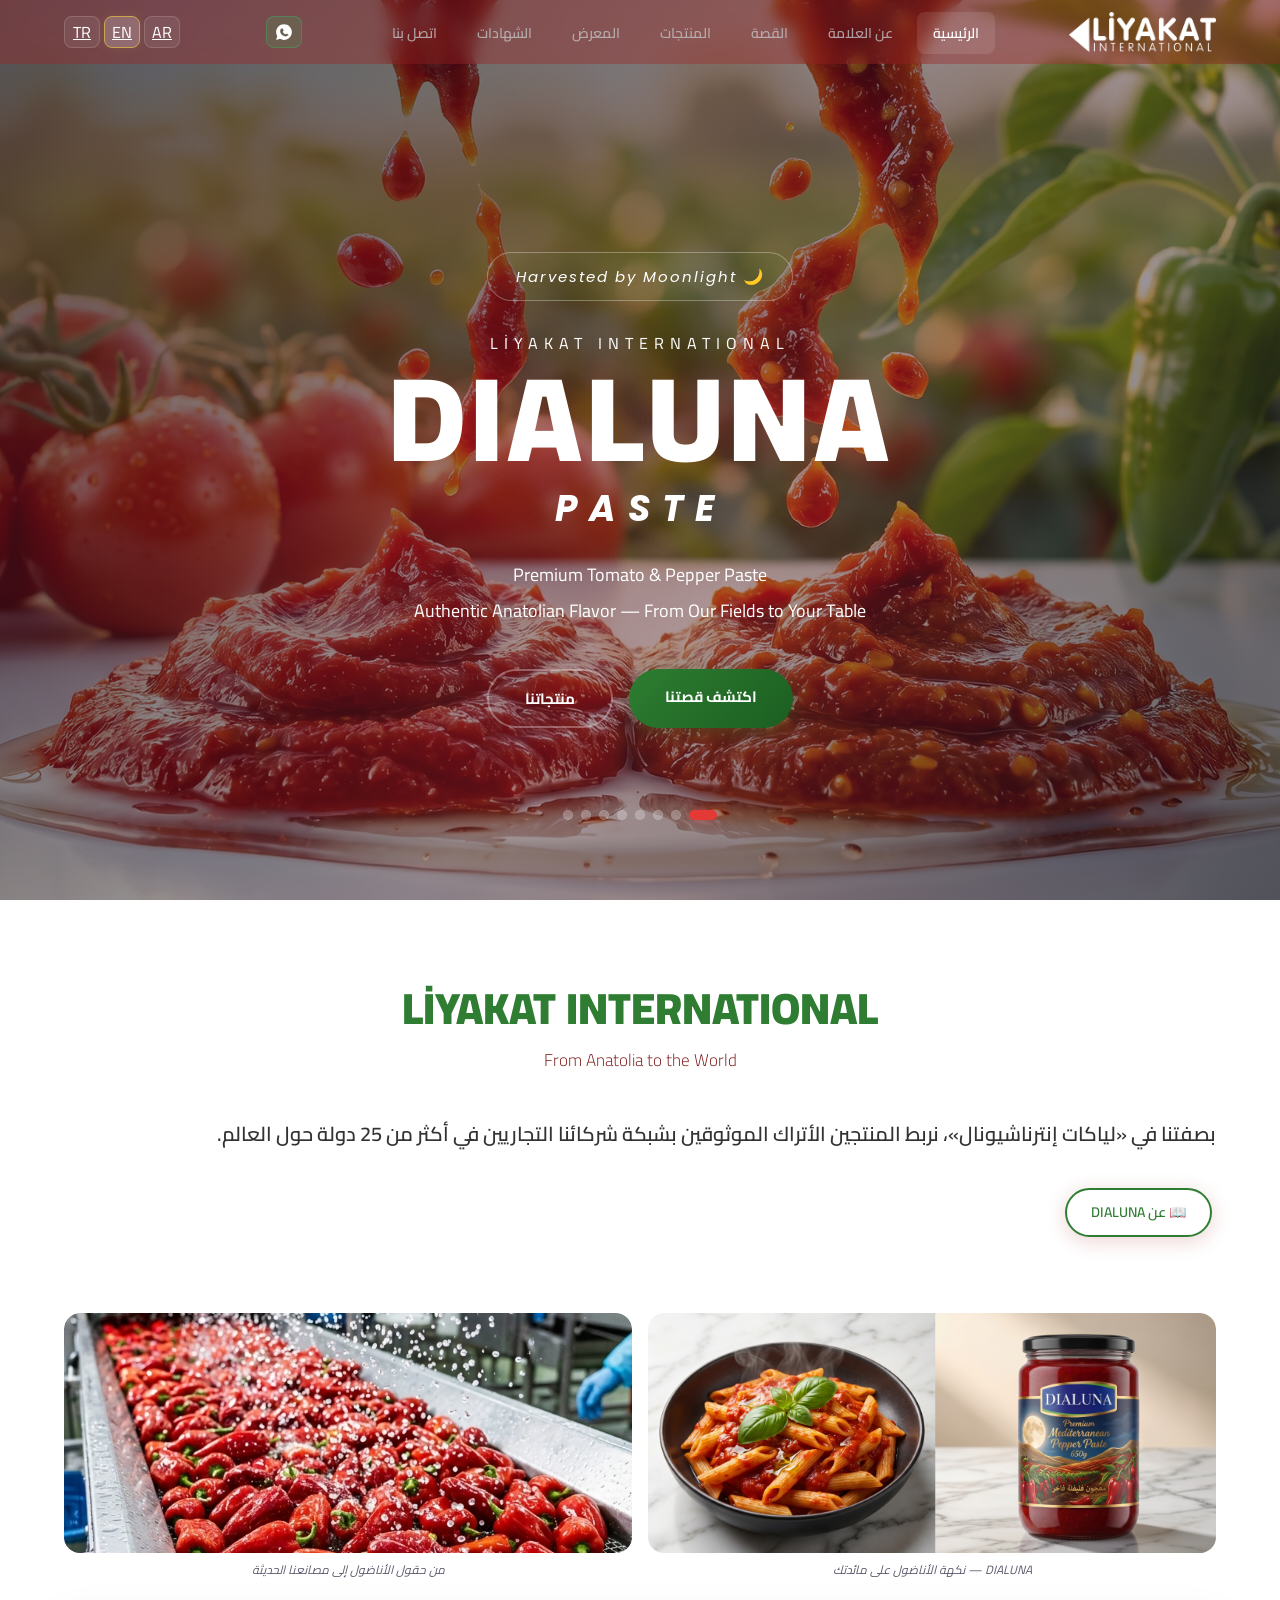
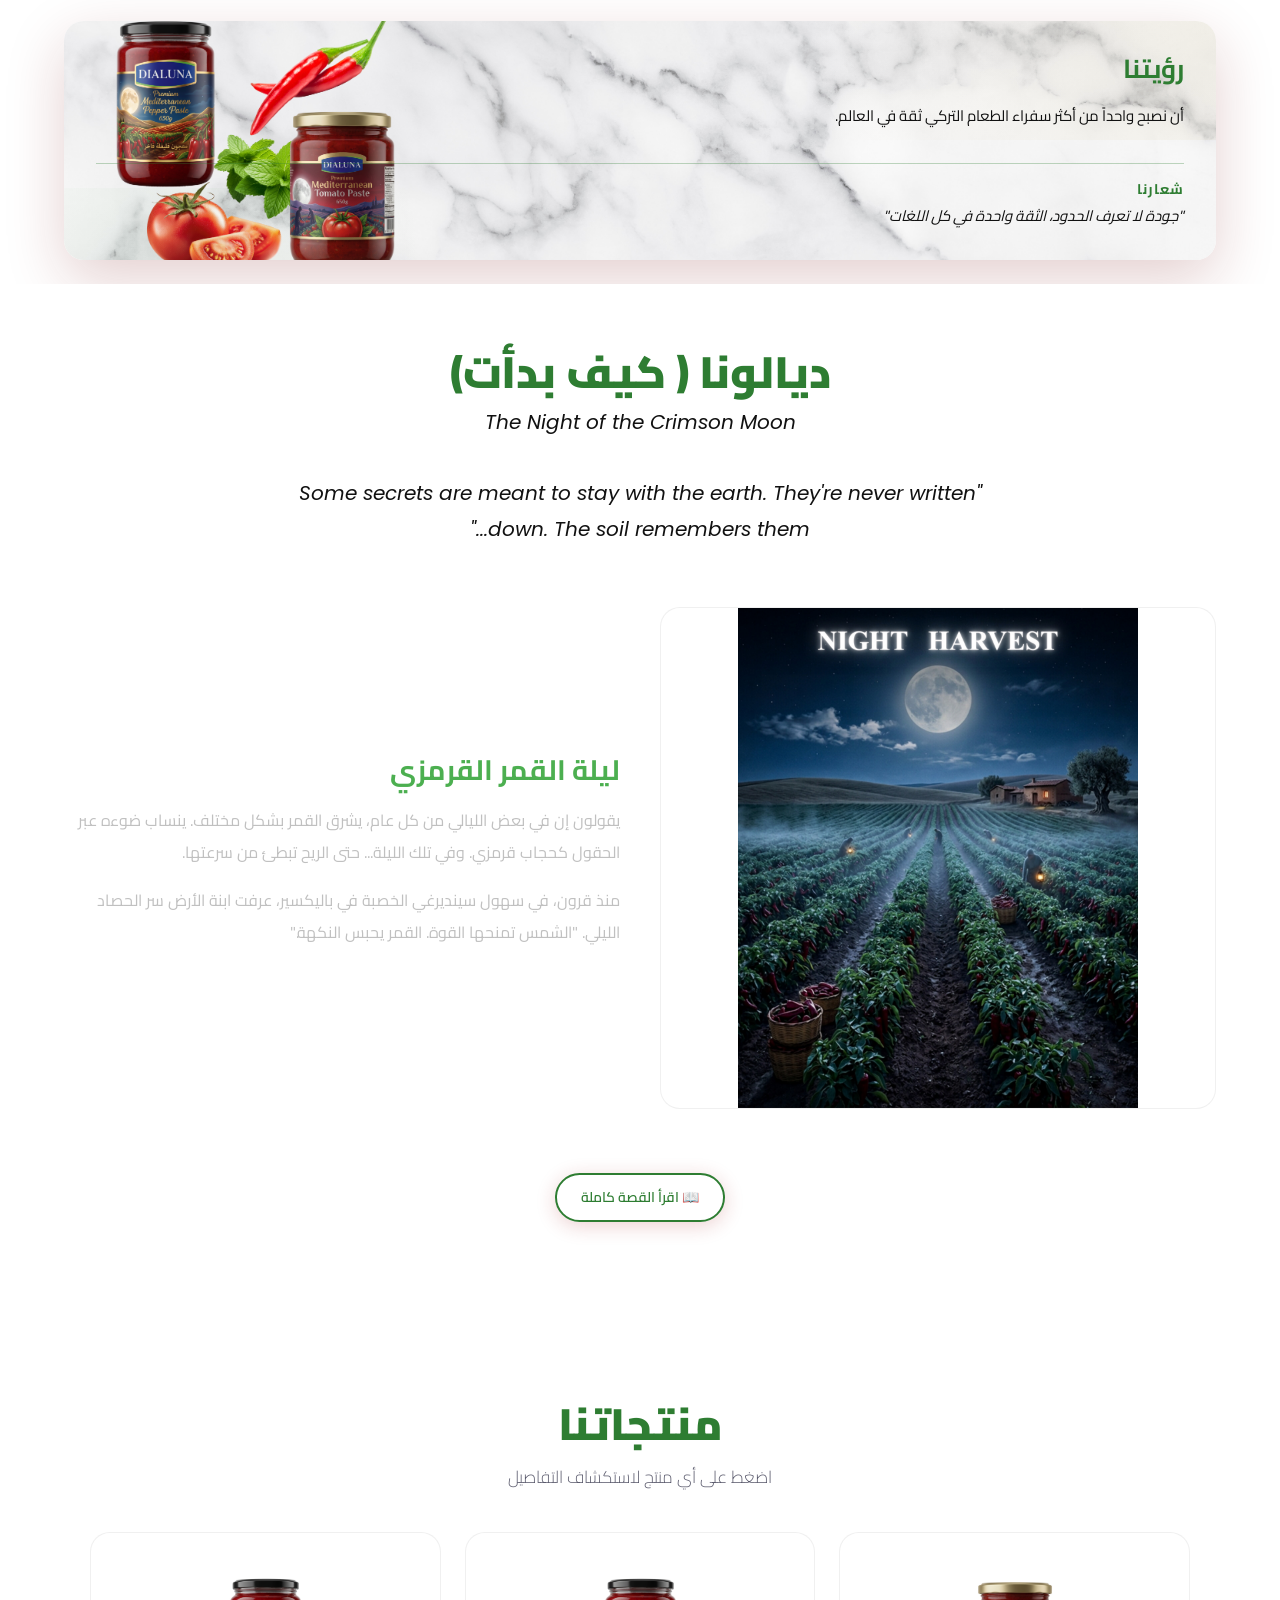
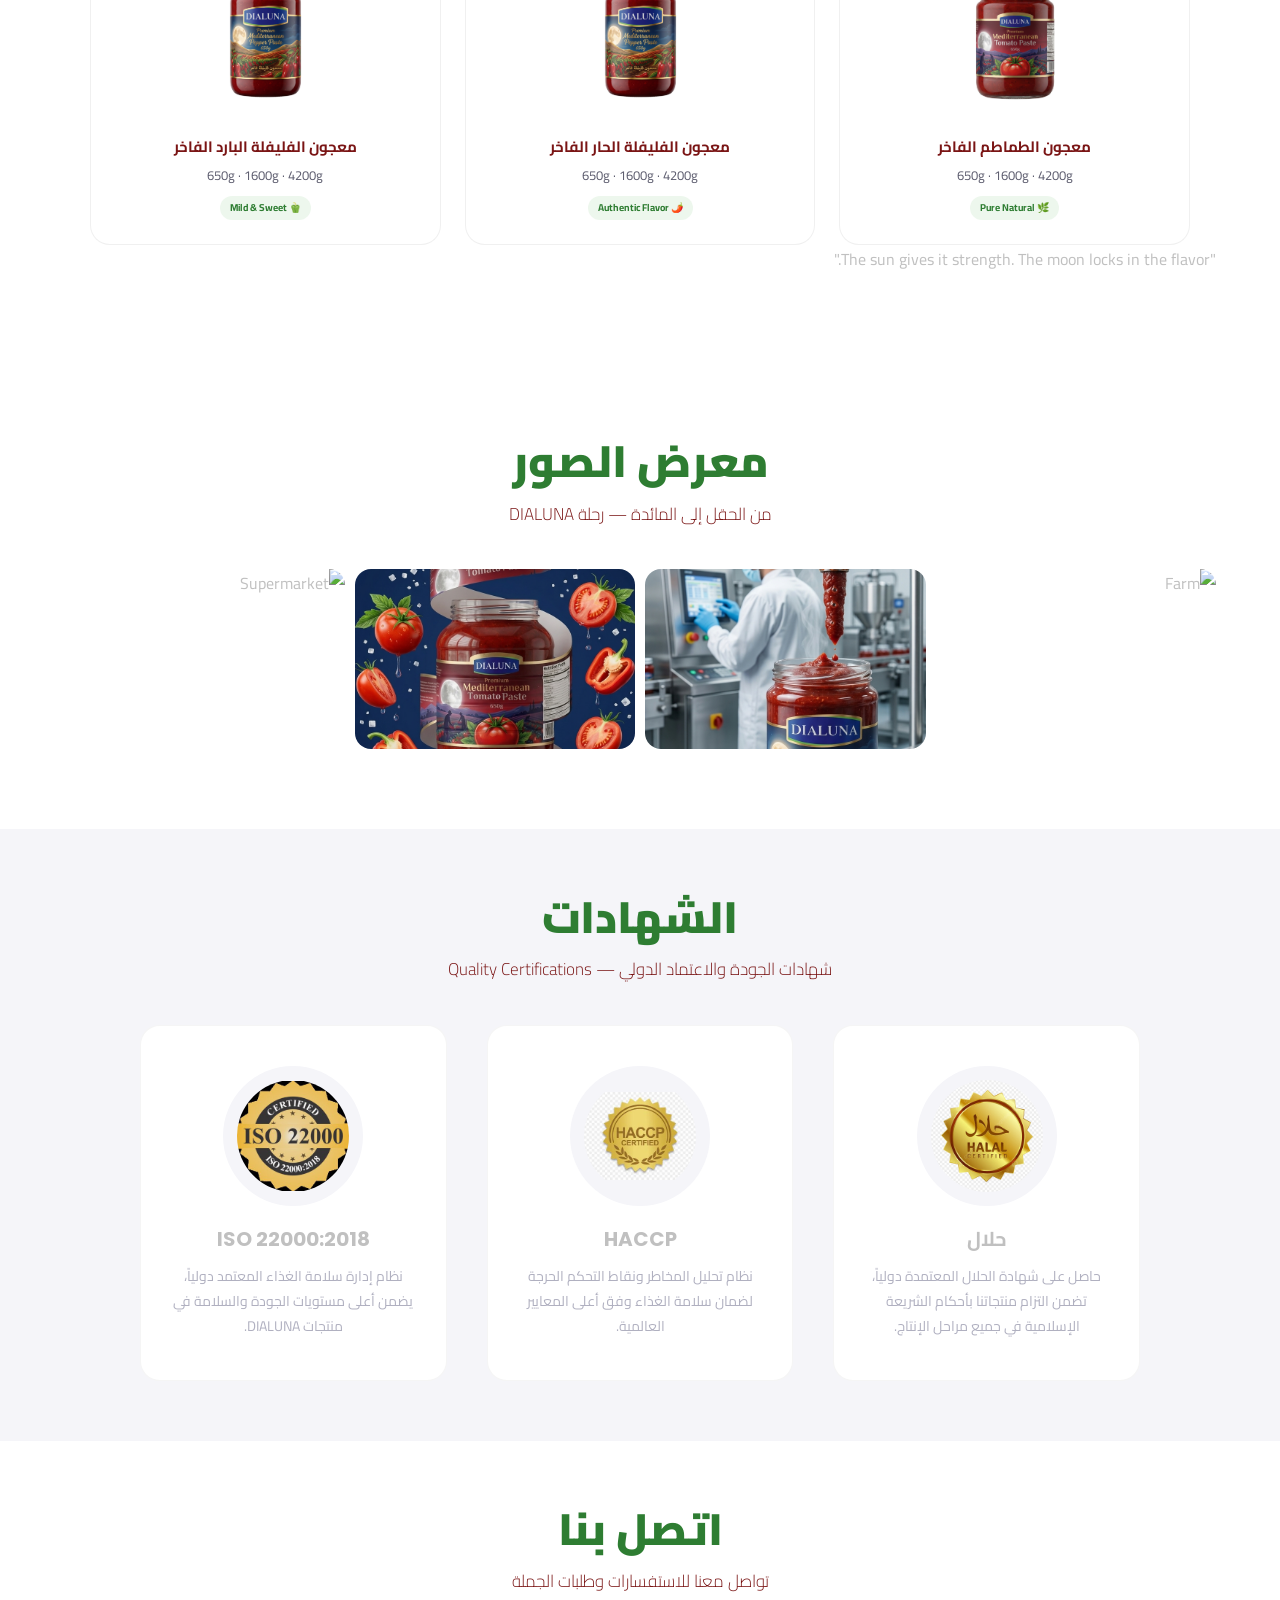
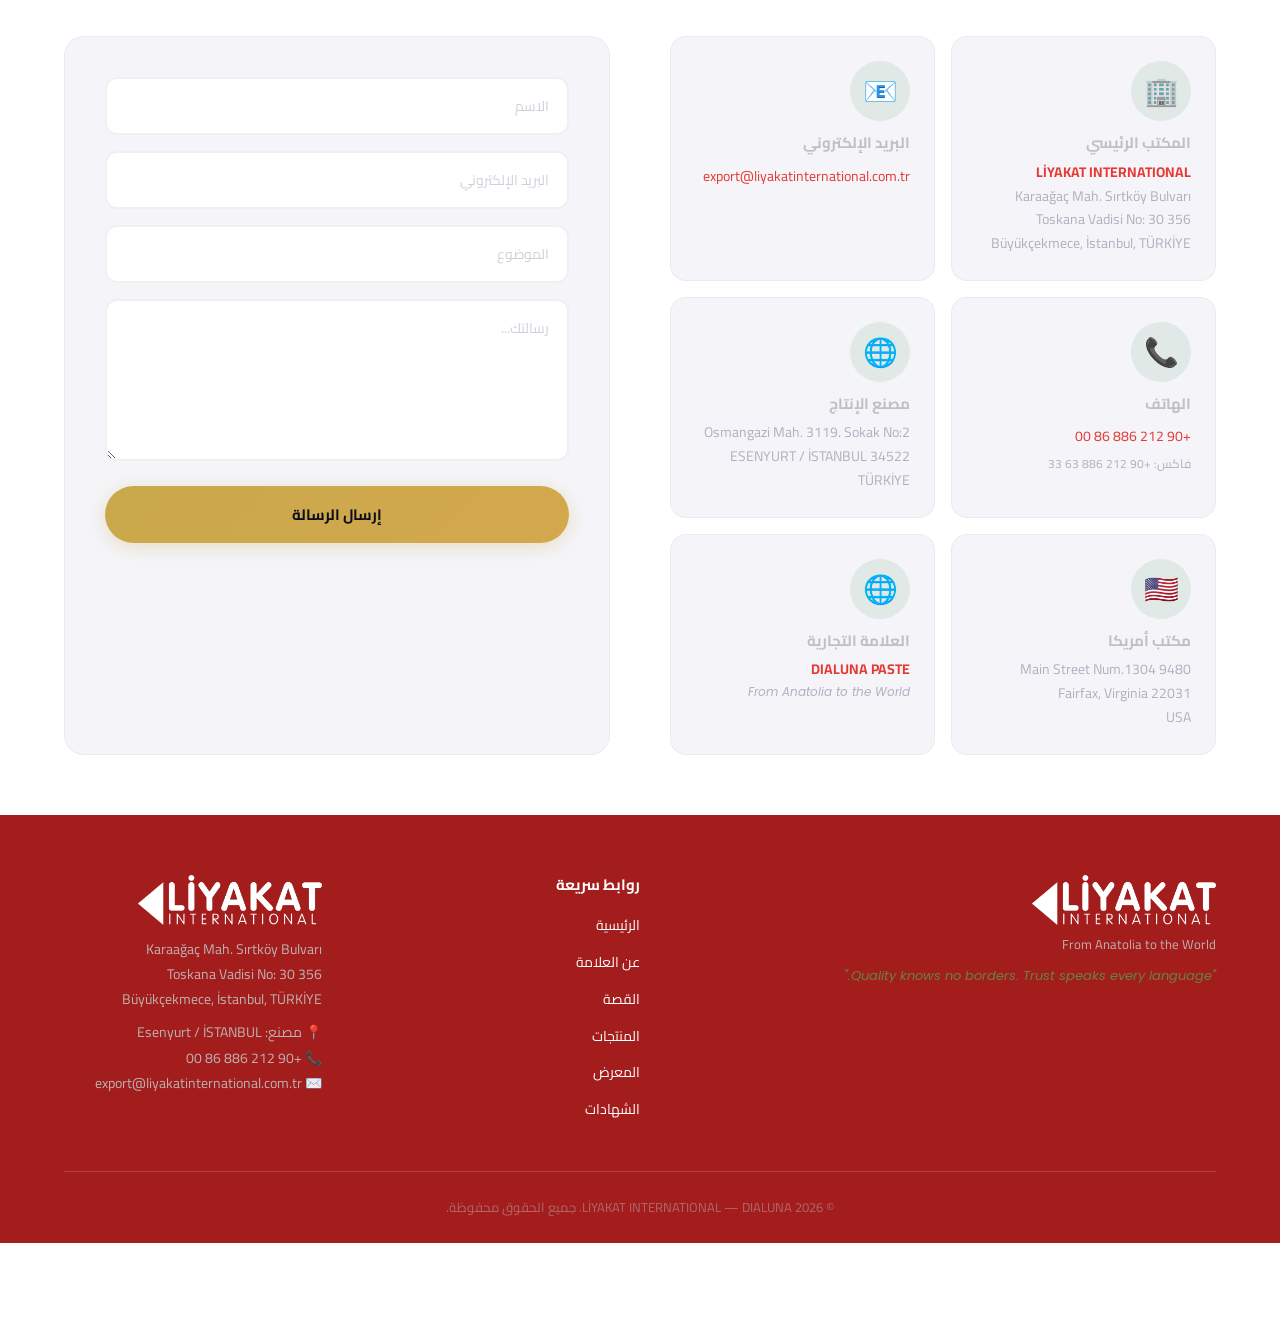
==== ar.html @ a395109a "Make English the main page (index.html)" ====
<!DOCTYPE html>
<html lang="ar" dir="rtl">
<head>
  <meta charset="UTF-8">
  <meta name="viewport" content="width=device-width, initial-scale=1.0">
  <title>DIALUNA PASTE | معجون الطماطم والفليفلة</title>
  <meta name="description" content="DIALUNA - From Anatolia to the World. Premium tomato and pepper paste crafted with the tradition of night harvest.">
  <link rel="preconnect" href="https://fonts.googleapis.com">
  <link rel="preconnect" href="https://fonts.gstatic.com" crossorigin>
  <link href="https://fonts.googleapis.com/css2?family=Amiri:wght@400;700&family=Cairo:wght@300;400;600;700;900&family=Poppins:wght@300;400;600;700;900&display=swap" rel="stylesheet">
  <link rel="stylesheet" href="style.css">
</head>
<body>



  <div id="about-popup" class="popup-overlay">
        <div class="popup-box">
          <a href="#close-bottom" class="popup-close">&#10006;</a>
          <div class="popup-content">
            <h2 style="color:#A31D1D;margin-bottom:16px;">LİYAKAT INTERNATIONAL</h2>
            <p style="line-height:1.8;margin-bottom:12px;">ارتكازاً على عقود من الخبرة العريقة في قطاع التصدير، تجسد كل شحنة التزامنا الراسخ بالجودة، والموثوقية، والثقة. ومن خلال «ديالونا»، ننقل المذاق الأصيل للأناضول إلى العالم، مستهلين ذلك بحصادنا الليلي الاستثنائي.</p>
          </div>
        </div>
      </div>
<div id="story-popup" class="popup-overlay">
        <div class="popup-box">
          <a href="#close-bottom" class="popup-close">&#10006;</a>
          <div class="popup-content"><div class="story-timeline">
        <div class="story-chapter">
          <div class="chapter-marker"><span class="moon-icon">🌒</span></div>
          <div class="chapter-content">
            <h3>ابنة الأرض</h3>
            <p>في سهول سينديرغي الخصبة في باليكسير، عاشت شابة عرفت بلغة الأرض. بينما كانت القرية كلها تسرع للحصاد، انتظرت هي بهدوء...</p>
          </div>
        </div>
        <div class="story-chapter">
          <div class="chapter-marker"><span class="moon-icon">🌕</span></div>
          <div class="chapter-content">
            <h3>ليلة البدر القرمزي</h3>
            <p>في تلك الليلة، ارتدى البدر تاجاً قرمزياً. بردت الأرض، وسكتت الريح. وعند الفجر، تذوق الجميع الحقيقة ذاتها: كانت الطماطم ألمع، والفليفلة أغنى، والنكهة... لا تنسى.</p>
          </div>
        </div>
        <div class="story-chapter">
          <div class="chapter-marker"><span class="moon-icon">🌙</span></div>
          <div class="chapter-content highlight">
            <h3>DIALUNA اليوم</h3>
            <p>اليوم، هذا الإرث يعيش باسم <strong>DIALUNA</strong>. نحن نحصد طماطمنا في برودة الليل. ننتجها في دفعات صغيرة محدودة. لأن النكهة الحقيقية لا تُستعجل. إنها تُكتسب بالصبر.</p>
          </div>
        </div>
      </div></div>
        </div>
      </div>
<div id="prod-tomato" class="popup-overlay">
        <div class="popup-box">
          <a href="#close-bottom" class="popup-close">&#10006;</a>
          <div style="text-align:center;margin-bottom:24px;">
            <div style="display:flex;gap:16px;justify-content:center;flex-wrap:wrap;margin-bottom:16px;">
              <img src="images/products/tomato-650g-mk.jpg" alt="650g" style="height:240px;width:auto;border-radius:16px;box-shadow:0 4px 15px rgba(0,0,0,.08);">
              <img src="images/products/tomato-1600g-mk.jpg" alt="1600g" style="height:240px;width:auto;border-radius:16px;box-shadow:0 4px 15px rgba(0,0,0,.08);">
              <img src="images/products/tomato-4200g-mk.jpg" alt="4200g" style="height:240px;width:auto;border-radius:16px;box-shadow:0 4px 15px rgba(0,0,0,.08);">
            </div>
            <h3 style="font-size:24px;color:#7A1515;font-weight:700;">معجون الطماطم الفاخر</h3>
            <p style="font-size:14px;color:#5C5C6E;line-height:1.8;margin-bottom:20px;">معجون طماطم طبيعي 100%، من طماطم الحصاد الليلي. نكهة غنية، قوام كثيف، لون زاهٍ. بدون مواد حافظة أو إضافات — نكهة طبيعية نقية.</p>
          </div>
          <div style="display:grid;grid-template-columns:repeat(3,1fr);gap:12px;margin-bottom:20px;">
            <div style="background:#F5F5F9;padding:16px;border-radius:12px;text-align:center;">
              <span style="font-size:22px;font-weight:900;color:#7A1515;display:block;">650 <small style="font-size:14px;font-weight:400;">g</small></span>
              <span style="font-size:13px;color:#5C5C6E;">زجاج</span>
              <span style="display:block;font-size:10px;padding:2px 10px;border-radius:50px;background:#C9A84C;color:#0D0D1A;font-weight:700;margin-top:6px;">الأكثر مبيعاً</span>
            </div>
            <div style="background:#F5F5F9;padding:16px;border-radius:12px;text-align:center;">
              <span style="font-size:22px;font-weight:900;color:#7A1515;display:block;">1600 <small style="font-size:14px;font-weight:400;">g</small></span>
              <span style="font-size:13px;color:#5C5C6E;">بلاستيك</span>
            </div>
            <div style="background:#F5F5F9;padding:16px;border-radius:12px;text-align:center;">
              <span style="font-size:22px;font-weight:900;color:#7A1515;display:block;">4200 <small style="font-size:14px;font-weight:400;">g</small></span>
              <span style="font-size:13px;color:#5C5C6E;">بلاستيك</span>
              <span style="display:block;font-size:10px;padding:2px 10px;border-radius:50px;background:#C9A84C;color:#0D0D1A;font-weight:700;margin-top:6px;">عائلي</span>
            </div>
          </div>
          <div style="display:flex;flex-wrap:wrap;gap:8px;justify-content:center;">
            <span class="tag-premium tag-green">🌙 Night Harvest</span>
            <span class="tag-premium tag-green">🌿 طبيعي 100% · بدون مواد حافظة</span>
            <span class="tag-premium tag-green">🏺 Limited Batches</span>
            <span class="tag-premium tag-green">🇹🇷 Turkish Product</span>
          </div>
        </div>
      </div>
<div id="prod-hot" class="popup-overlay">
        <div class="popup-box">
          <a href="#close-bottom" class="popup-close">&#10006;</a>
          <div style="text-align:center;margin-bottom:24px;">
            <div style="display:flex;gap:16px;justify-content:center;flex-wrap:wrap;margin-bottom:16px;">
              <img src="images/products/pepper-650g-mk.jpg" alt="650g" style="height:240px;width:auto;border-radius:16px;box-shadow:0 4px 15px rgba(0,0,0,.08);">
              <img src="images/products/pepper-1600g-mk.jpg" alt="1600g" style="height:240px;width:auto;border-radius:16px;box-shadow:0 4px 15px rgba(0,0,0,.08);">
              <img src="images/products/pepper-4200g-mk.jpg" alt="4200g" style="height:240px;width:auto;border-radius:16px;box-shadow:0 4px 15px rgba(0,0,0,.08);">
            </div>
            <h3 style="font-size:24px;color:#7A1515;font-weight:700;">معجون الفليفلة الحار الفاخر</h3>
            <p style="font-size:14px;color:#5C5C6E;line-height:1.8;margin-bottom:20px;">معجون فليفلة حمراء حارة طبيعية، محمصة ومطحونة بعناية. نكهة غنية مدخنة وحرّاقة تضفي عمقاً لا يضاهى على أطباقك.</p>
          </div>
          <div style="display:grid;grid-template-columns:repeat(3,1fr);gap:12px;margin-bottom:20px;">
            <div style="background:#F5F5F9;padding:16px;border-radius:12px;text-align:center;">
              <span style="font-size:22px;font-weight:900;color:#7A1515;display:block;">650 <small style="font-size:14px;font-weight:400;">g</small></span>
              <span style="font-size:13px;color:#5C5C6E;">زجاج</span>
            </div>
            <div style="background:#F5F5F9;padding:16px;border-radius:12px;text-align:center;">
              <span style="font-size:22px;font-weight:900;color:#7A1515;display:block;">1600 <small style="font-size:14px;font-weight:400;">g</small></span>
              <span style="font-size:13px;color:#5C5C6E;">بلاستيك</span>
              <span style="display:block;font-size:10px;padding:2px 10px;border-radius:50px;background:#C9A84C;color:#0D0D1A;font-weight:700;margin-top:6px;">الأكثر مبيعاً</span>
            </div>
            <div style="background:#F5F5F9;padding:16px;border-radius:12px;text-align:center;">
              <span style="font-size:22px;font-weight:900;color:#7A1515;display:block;">4200 <small style="font-size:14px;font-weight:400;">g</small></span>
              <span style="font-size:13px;color:#5C5C6E;">بلاستيك</span>
              <span style="display:block;font-size:10px;padding:2px 10px;border-radius:50px;background:#C9A84C;color:#0D0D1A;font-weight:700;margin-top:6px;">عائلي</span>
            </div>
          </div>
          <div style="display:flex;flex-wrap:wrap;gap:8px;justify-content:center;">
            <span class="tag-premium tag-green">🌙 Night Harvest</span>
            <span class="tag-premium tag-green">🌿 طبيعي 100% · بدون إضافات</span>
            <span class="tag-premium tag-green">🏺 Traditional Process</span>
            <span class="tag-premium tag-red">🔥 Hot Pepper</span>
          </div>
        </div>
      </div>
<div id="prod-sweet" class="popup-overlay">
        <div class="popup-box">
          <a href="#close-bottom" class="popup-close">&#10006;</a>
          <div style="text-align:center;margin-bottom:24px;">
            <div style="display:flex;gap:16px;justify-content:center;flex-wrap:wrap;margin-bottom:16px;">
              <img src="images/products/pepper-650g-mk.jpg" alt="650g" style="height:240px;width:auto;border-radius:16px;box-shadow:0 4px 15px rgba(0,0,0,.08);">
              <img src="images/products/pepper-1600g-mk.jpg" alt="1600g" style="height:240px;width:auto;border-radius:16px;box-shadow:0 4px 15px rgba(0,0,0,.08);">
              <img src="images/products/pepper-4200g-mk.jpg" alt="4200g" style="height:240px;width:auto;border-radius:16px;box-shadow:0 4px 15px rgba(0,0,0,.08);">
            </div>
            <h3 style="font-size:24px;color:#7A1515;font-weight:700;">معجون الفليفلة البارد الفاخر</h3>
            <p style="font-size:14px;color:#5C5C6E;line-height:1.8;margin-bottom:20px;">معجون فليفلة حمراء حلوة طبيعية، مطحونة بعناية لنكهة غنية وحلاوة طبيعية مميزة. مثالية للشوربات، الصلصات، والمعجنات.</p>
          </div>
          <div style="display:grid;grid-template-columns:repeat(3,1fr);gap:12px;margin-bottom:20px;">
            <div style="background:#F5F5F9;padding:16px;border-radius:12px;text-align:center;">
              <span style="font-size:22px;font-weight:900;color:#7A1515;display:block;">650 <small style="font-size:14px;font-weight:400;">g</small></span>
              <span style="font-size:13px;color:#5C5C6E;">زجاج</span>
            </div>
            <div style="background:#F5F5F9;padding:16px;border-radius:12px;text-align:center;">
              <span style="font-size:22px;font-weight:900;color:#7A1515;display:block;">1600 <small style="font-size:14px;font-weight:400;">g</small></span>
              <span style="font-size:13px;color:#5C5C6E;">بلاستيك</span>
            </div>
            <div style="background:#F5F5F9;padding:16px;border-radius:12px;text-align:center;">
              <span style="font-size:22px;font-weight:900;color:#7A1515;display:block;">4200 <small style="font-size:14px;font-weight:400;">g</small></span>
              <span style="font-size:13px;color:#5C5C6E;">بلاستيك</span>
              <span style="display:block;font-size:10px;padding:2px 10px;border-radius:50px;background:#C9A84C;color:#0D0D1A;font-weight:700;margin-top:6px;">عائلي</span>
            </div>
          </div>
          <div style="display:flex;flex-wrap:wrap;gap:8px;justify-content:center;">
            <span class="tag-premium tag-green">🌙 Night Harvest</span>
            <span class="tag-premium tag-green">🌿 طبيعي 100% · بدون إضافات</span>
            <span class="tag-premium tag-green">🏺 Traditional Process</span>
            <span class="tag-premium tag-green">🫑 Sweet Pepper</span>
          </div>
        </div>
      </div>

<!-- ====== NAVBAR ====== -->
  <nav class="navbar" id="navbar">
    <div class="container nav-container">
      <a href="#" class="nav-logo">
        <img src="images/liyakat-logo.png" alt="LİYAKAT INTERNATIONAL" class="nav-logo-img" style="filter:brightness(0) invert(1);height:40px;">
      </a>
      <button class="nav-toggle" id="navToggle" aria-label="القائمة">
        <span></span><span></span><span></span>
      </button>
      <ul class="nav-menu" id="navMenu">
        <li><a href="#home" class="nav-link active" data-i18n="nav-home">الرئيسية</a></li>
        <li><a href="#about" class="nav-link" data-i18n="nav-about">عن العلامة</a></li>
        <li><a href="#story" class="nav-link" data-i18n="nav-story">القصة</a></li>
        <li><a href="#products" class="nav-link" data-i18n="nav-products">المنتجات</a></li>
        <li><a href="#gallery" class="nav-link" data-i18n="nav-gallery">المعرض</a></li>
        <li><a href="#certifications" class="nav-link" data-i18n="nav-certifications">الشهادات</a></li>
        <li><a href="#contact" class="nav-link" data-i18n="nav-contact">اتصل بنا</a></li>
      </ul>
            <a href="https://wa.me/905527779494" target="_blank" class="nav-whatsapp" title="WhatsApp" style="display:inline-flex;align-items:center;justify-content:center;width:36px;height:32px;border-radius:8px;background:rgba(37,211,102,0.15);border:1px solid rgba(37,211,102,0.3);text-decoration:none;transition:all .4s ease;margin-left:4px;">
        <svg viewBox="0 0 32 32" width="18" height="18" fill="none" xmlns="http://www.w3.org/2000/svg"><path d="M16 2C8.268 2 2 8.268 2 16c0 2.652.726 5.128 1.984 7.24L2 30l7.048-1.918A13.928 13.928 0 0016 30c7.732 0 14-6.268 14-14S23.732 2 16 2zm6.646 19.852c-.322.908-1.12 1.624-2.016 1.806-.54.11-1.116.166-1.78.166-2.128 0-3.982-.74-5.496-2.002a12.768 12.768 0 01-3.754-4.69 7.134 7.134 0 01.214-5.754c.36-.76 1.1-1.338 1.938-1.482.446-.076.892-.054 1.28.014.39.068.82.286 1.03.64a20.262 20.262 0 011.08 2.15c.164.356.272.746.15 1.112-.122.366-.418.64-.732.872-.158.116-.33.244-.478.386-.166.162-.34.336-.228.588.644 1.468 1.622 2.698 2.83 3.618.404.308.81.614 1.276.824.352.16.712.12 1.006-.098.16-.118.32-.24.478-.366.296-.24.628-.53 1.002-.672.374-.142.786-.064 1.076.134.534.364 1.052.75 1.544 1.168.346.296.678.608.73.986.068.494-.136 1.016-.304 1.43z" fill="white"/></svg>
      </a>
<div class="nav-lang" id="langSwitcher">
        <a href="ar.html" class="lang-btn">AR</a>
        <a href="index.html" class="lang-btn active">EN</a>
        <a href="tr.html" class="lang-btn">TR</a>
      </div>
    </div>
  </nav>

  <!-- ====== HERO SLIDER ====== -->
  <section class="hero" id="home">
    <style>
  .hero-slider { position:absolute; inset:0; z-index:0; overflow:hidden; }
  .hero-slider .slide { position:absolute; inset:0; background-size:cover; background-position:center; opacity:0; transition:opacity 1.5s ease; }
  #s1:checked ~ .hero-slider .s1, #s2:checked ~ .hero-slider .s2, #s3:checked ~ .hero-slider .s3,
  #s4:checked ~ .hero-slider .s4, #s5:checked ~ .hero-slider .s5, #s6:checked ~ .hero-slider .s6,
  #s7:checked ~ .hero-slider .s7, #s8:checked ~ .hero-slider .s8 { opacity:1; }
  .slide-dots { position:absolute; bottom:80px; left:50%; transform:translateX(-50%); display:flex; gap:8px; z-index:5; }
  .slide-dots label { width:10px; height:10px; border-radius:50%; background:rgba(255,255,255,.25); cursor:pointer; transition:all .3s ease; border:1px solid rgba(255,255,255,.1); }
  #s1:checked ~ .slide-dots .d1, #s2:checked ~ .slide-dots .d2, #s3:checked ~ .slide-dots .d3,
  #s4:checked ~ .slide-dots .d4, #s5:checked ~ .slide-dots .d5, #s6:checked ~ .slide-dots .d6,
  #s7:checked ~ .slide-dots .d7, #s8:checked ~ .slide-dots .d8 { background:#E53935; border-color:#E53935; box-shadow:0 0 12px rgba(229,57,53,.4); width:28px; border-radius:5px; }
</style>
<input type="radio" name="hero" id="s1" checked style="display:none;">
<input type="radio" name="hero" id="s2" style="display:none;">
<input type="radio" name="hero" id="s3" style="display:none;">
<input type="radio" name="hero" id="s4" style="display:none;">
<input type="radio" name="hero" id="s5" style="display:none;">
<input type="radio" name="hero" id="s6" style="display:none;">
<input type="radio" name="hero" id="s7" style="display:none;">
<input type="radio" name="hero" id="s8" style="display:none;">
<div class="hero-slider">
  <div class="slide s1 active" style="background-image: url('images/lifestyle/banner-splash.jpg');"></div>
  <div class="slide s2" style="background-image: url('images/lifestyle/banner-rustic-table.jpg');"></div>
  <div class="slide s3" style="background-image: url('images/lifestyle/banner-factory-line.jpg');"></div>
  <div class="slide s4" style="background-image: url('images/lifestyle/banner-farm-display.jpg');"></div>
  <div class="slide s5" style="background-image: url('images/lifestyle/slider-rustic-table2.jpg');"></div>
  <div class="slide s6" style="background-image: url('images/lifestyle/slider-factory2.jpg');"></div>
  <div class="slide s7" style="background-image: url('images/lifestyle/slider-field-jars.jpg');"></div>
  <div class="slide s8" style="background-image: url('images/lifestyle/slider-paste-pour.jpg');"></div>
</div>
<div class="slide-dots">
  <label for="s1" class="d1"></label>
  <label for="s2" class="d2"></label>
  <label for="s3" class="d3"></label>
  <label for="s4" class="d4"></label>
  <label for="s5" class="d5"></label>
  <label for="s6" class="d6"></label>
  <label for="s7" class="d7"></label>
  <label for="s8" class="d8"></label>
</div>
<div class="hero-overlay"></div>
    <div class="hero-particles" id="heroParticles"></div>
    <div class="container hero-content">
      <div class="hero-badge" data-i18n="hero-badge">🌙 Harvested by Moonlight</div>
      <h1 class="hero-title">
        <span class="hero-sub-brand">LİYAKAT INTERNATIONAL</span>
        <span class="hero-brand"><span class="hero-gradient-text">DIALUNA</span></span>
        <span class="hero-tagline">PASTE</span>
      </h1>
      <p class="hero-desc" data-i18n="hero-desc">Premium Tomato &amp; Pepper Paste<br>Authentic Anatolian Flavor — From Our Fields to Your Table</p>
      <div class="hero-actions">
        <a href="#story" class="btn btn-primary" data-i18n="hero-btn-story">اكتشف قصتنا</a>
        <a href="#products" class="btn btn-outline" data-i18n="hero-btn-products">منتجاتنا</a>
      </div>
    </div>
    </section>

  <!-- ====== ABOUT / COMPANY ====== -->
  <section class="section about section-spacing" id="about">
    <div class="container">
      <div class="section-premium">
        <h2 data-i18n="about-title">LİYAKAT INTERNATIONAL</h2>
        <p class="section-subtitle" data-i18n="about-subtitle">From Anatolia to the World</p>
      </div>
      <div class="about-grid">
        <div class="about-text">
          <!-- about-lead --><p class="about-lead" data-i18n="about-lead">بصفتنا في «لياكات إنترناشيونال»، نربط المنتجين الأتراك الموثوقين بشبكة شركائنا التجاريين في أكثر من 25 دولة حول العالم.</p>
          <div style="margin:16px 0;"><a href="#about-popup" class="popup-trigger">📖 عن DIALUNA</a></div>
        </div>
        <div>
          <div style="display:grid;grid-template-columns:1fr 1fr;gap:16px;margin-top:16px;">
          <div style="border-radius:16px;overflow:hidden;">
            <img src="images/lifestyle/about-hero.png" alt="DIALUNA" style="width:100%;height:240px;object-fit:cover;border-radius:16px;" loading="lazy">
            <span style="display:block;text-align:center;font-size:12px;color:#5C5C6E;margin-top:6px;font-style:italic;">DIALUNA — نكهة الأناضول على مائدتك</span>
          </div>
          <div style="border-radius:16px;overflow:hidden;">
            <img src="images/lifestyle/factory-washing.png" alt="Factory" style="width:100%;height:240px;object-fit:cover;border-radius:16px;" loading="lazy">
            <span style="display:block;text-align:center;font-size:12px;color:#5C5C6E;margin-top:6px;font-style:italic;">من حقول الأناضول إلى مصانعنا الحديثة</span>
          </div>
        </div>
        </div>
        <div class="about-vision">
               <div class="vision-card card-premium" style="background: url('images/lifestyle/vision-bg-ar.png') center/cover no-repeat !important;">
            <h3 data-i18n="about-vision-title">رؤيتنا</h3>
            <p>أن نصبح واحداً من أكثر سفراء الطعام التركي ثقة في العالم.</p>

            <hr style="border:none;border-top:1px solid rgba(46,125,50,0.3);margin:16px 0;">
            <h4 style="color:#2E7D32;font-size:14px;margin-bottom:6px;letter-spacing:1px;">شعارنا</h4>
            <p style="color:#111111;font-size:15px;line-height:1.6;font-style:italic;margin:0;">"جودة لا تعرف الحدود، الثقة واحدة في كل اللغات"</p>
</div>
      </div>
    </div>
    </div>
        
  <!-- ====== THE STORY ====== -->
  <section class="section story" id="story">
    <div class="story-bg"></div>
    <div class="container">
      <div class="section-premium">
        <h2 data-i18n="story-title">ديالونا ( كيف بدأت)</h2>
        <h3 class="section-subtitle-en" data-i18n="story-subtitle">The Night of the Crimson Moon</h3>
      </div>

      <div class="story-intro">
        <p class="story-legend" data-i18n="story-legend">"Some secrets are meant to stay with the earth. They're never written down. The soil remembers them..."</p>
      </div>

      <div class="story-grid">
        <div class="story-image-wrapper">
          <img src="images/lifestyle/story-night-harvest.jpg" alt="DIALUNA - حصاد تحت ضوء القمر" loading="lazy">
        </div>
        <div class="story-text">
          <h3>ليلة القمر القرمزي</h3>
          <p>يقولون إن في بعض الليالي من كل عام، يشرق القمر بشكل مختلف. ينساب ضوءه عبر الحقول كحجاب قرمزي. وفي تلك الليلة... حتى الريح تبطئ من سرعتها.</p>
          <p>منذ قرون، في سهول سينديرغي الخصبة في باليكسير، عرفت ابنة الأرض سر الحصاد الليلي. "الشمس تمنحها القوة. القمر يحبس النكهة."</p>
        </div>
      </div>

      <div style="text-align:center;margin:30px 0;">
        <a href="#story-popup" class="popup-trigger">📖 اقرأ القصة كاملة</a>
      </div>
      
    </div>
  </section>

  <!-- ====== PRODUCTS ====== -->
      
  <section class="section products section-spacing" id="products">
    <div class="container-premium">
      <div class="section-premium">
        <h2>منتجاتنا</h2>
        <p>اضغط على أي منتج لاستكشاف التفاصيل</p>
      </div>

      <style>
        .product-tiles { display:grid; grid-template-columns:repeat(3,1fr); gap:24px; max-width:1100px; margin:0 auto; }
        .product-tile { background:#FFFFFF; border-radius:20px; padding:24px; text-align:center; border:1px solid rgba(0,0,0,.06); transition:all .4s ease; cursor:pointer; text-decoration:none; display:block; position:relative; }
        .product-tile:hover { transform:translateY(-6px); box-shadow:0 20px 50px rgba(122,21,21,.08); border-color:rgba(76,175,80,.15); }
        .product-tile .tile-img { height:160px; display:flex; align-items:center; justify-content:center; margin-bottom:16px; }
        .product-tile .tile-img img { max-width:70%; max-height:150px; object-fit:contain; transition:all .5s ease; }
        .product-tile:hover .tile-img img { transform:scale(1.1); }
        .product-tile .tile-title { font-size:15px; font-weight:700; color:#7A1515; margin-bottom:4px; }
        .product-tile .tile-sizes { font-size:13px; color:#5C5C6E; }
        .product-tile .tile-badge { display:inline-block; padding:3px 10px; border-radius:50px; font-size:10px; font-weight:700; background:rgba(76,175,80,.1); color:#2E7D32; margin-top:8px; }
        .tile-popular { position:absolute; top:10px; right:10px; background:linear-gradient(135deg,#C9A84C,#D4A84C); color:#0D0D1A; font-size:9px; font-weight:800; padding:3px 10px; border-radius:50px; }
        .tile-family { position:absolute; top:10px; right:10px; background:rgba(122,21,21,.85); color:#C0C0C0; font-size:9px; font-weight:800; padding:3px 10px; border-radius:50px; }
        @media (max-width:768px) { .product-tiles { grid-template-columns:repeat(2,1fr); } }
        @media (max-width:480px) { .product-tiles { grid-template-columns:1fr; } }
      </style>

      <div class="product-tiles">

        <!-- Tomato -->
        <a href="#prod-tomato" class="product-tile">
          <div class="tile-img"><img src="images/products/tomato-650g-mk.jpg" alt="Tomato" loading="lazy"></div>
          <div class="tile-title">معجون الطماطم الفاخر</div>
          <div class="tile-sizes">650g · 1600g · 4200g</div>
          <div class="tile-badge">🌿 Pure Natural</div>
        </a>

        <!-- Hot Pepper -->
        <a href="#prod-hot" class="product-tile">
          <div class="tile-img"><img src="images/products/pepper-650g-mk.jpg" alt="Hot Pepper" loading="lazy"></div>
          <div class="tile-title">معجون الفليفلة الحار الفاخر</div>
          <div class="tile-sizes">650g · 1600g · 4200g</div>
          <div class="tile-badge">🌶️ Authentic Flavor</div>
        </a>

        <!-- Sweet Pepper -->
        <a href="#prod-sweet" class="product-tile">
          <div class="tile-img"><img src="images/products/pepper-650g-mk.jpg" alt="Sweet Pepper" loading="lazy"></div>
          <div class="tile-title">معجون الفليفلة البارد الفاخر</div>
          <div class="tile-sizes">650g · 1600g · 4200g</div>
          <div class="tile-badge">🫑 Mild & Sweet</div>
        </a>

      </div>

      <!-- ====== POPUP: Tomato ====== -->
      

      <!-- ====== POPUP: Hot Pepper ====== -->
      

      <!-- ====== POPUP: Sweet Pepper ====== -->
      

      <div class="product-tagline-wrap">
        <p>"The sun gives it strength. The moon locks in the flavor."</p>
      </div>
    </div>
  </section>
<section class="section gallery section-spacing" id="gallery">
          <div class="container">
      <div class="section-premium">
        <h2>معرض الصور</h2>
        <p class="section-subtitle">من الحقل إلى المائدة — رحلة DIALUNA</p>
      </div>
      <div class="gallery-grid">
        <div class="gallery-item">
          <img src="images/lifestyle/farm-display.png" alt="Farm" loading="lazy">
          <div class="gallery-overlay"><span>من الحقل إلى العبوة</span></div>
        </div>
        <div class="gallery-item">
          <img src="images/lifestyle/factory-filling.png" alt="Factory" loading="lazy">
          <div class="gallery-overlay"><span>تعبئة دقيقة</span></div>
        </div>
        <div class="gallery-item">
          <img src="images/lifestyle/pepper-spread.png" alt="Spread" loading="lazy">
          <div class="gallery-overlay"><span>نكهة لا تُقاوم</span></div>
        </div>
        <div class="gallery-item">
          <img src="images/lifestyle/supermarket-display.png" alt="Supermarket" loading="lazy">
          <div class="gallery-overlay"><span>متوفر في الأسواق</span></div>
        </div>
      </div>
    </div>
</section>

  <!-- ====== CONTACT ====== -->
  <!-- ====== CERTIFICATIONS ====== -->
  <section class="section certifications" id="certifications">
    <div class="container">
      <div class="section-premium">
        <h2 data-i18n="cert-title">الشهادات</h2>
        <p class="section-subtitle">شهادات الجودة والاعتماد الدولي — Quality Certifications</p>
      </div>

      <div class="cert-grid">
        <div class="cert-card">
          <div class="cert-image">
            <img src="images/certifications/halal.jpg" alt="Halal Certified" loading="lazy">
          </div>
          <h3>حلال</h3>
          <p>حاصل على شهادة الحلال المعتمدة دولياً، تضمن التزام منتجاتنا بأحكام الشريعة الإسلامية في جميع مراحل الإنتاج.</p>
        </div>

        <div class="cert-card">
          <div class="cert-image">
            <img src="images/certifications/haccp.jpg" alt="HACCP Certified" loading="lazy">
          </div>
          <h3>HACCP</h3>
          <p>نظام تحليل المخاطر ونقاط التحكم الحرجة لضمان سلامة الغذاء وفق أعلى المعايير العالمية.</p>
        </div>

        <div class="cert-card">
          <div class="cert-image">
            <img src="images/certifications/iso-22000.jpg" alt="ISO 22000:2018" loading="lazy">
          </div>
          <h3>ISO 22000:2018</h3>
          <p>نظام إدارة سلامة الغذاء المعتمد دولياً، يضمن أعلى مستويات الجودة والسلامة في منتجات DIALUNA.</p>
        </div>
      </div>
    </div>
  </section>

  <!-- ====== CONTACT ====== -->
  <section class="section contact" id="contact">
    <div class="container">
      <div class="section-premium">
        <h2 data-i18n="contact-title">اتصل بنا</h2>
        <p class="section-subtitle">تواصل معنا للاستفسارات وطلبات الجملة</p>
      </div>

      <div class="contact-grid">
        <div class="contact-info">
          <div class="contact-card">
            <div class="contact-icon">🏢</div>
            <h3>المكتب الرئيسي</h3>
            <p class="contact-company">LİYAKAT INTERNATIONAL</p>
            <p>Karaağaç Mah. Sırtköy Bulvarı<br>Toskana Vadisi No: 30 356<br>Büyükçekmece, İstanbul, TÜRKİYE</p>
          </div>
          <div class="contact-card">
            <div class="contact-icon">📧</div>
            <h3>البريد الإلكتروني</h3>
            <a href="mailto:export@liyakatinternational.com.tr">export@liyakatinternational.com.tr</a>
          </div>
          <div class="contact-card">
            <div class="contact-icon">📞</div>
            <h3>الهاتف</h3>
            <a href="tel:+902128868600">+90 212 886 86 00</a>
            <p style="font-size:12px;color:var(--text-light);margin-top:4px;">فاكس: +90 212 886 63 33</p>
          </div>
          <div class="contact-card">
            <div class="contact-icon">🌐</div>
            <h3>مصنع الإنتاج</h3>
            <p>Osmangazi Mah. 3119. Sokak No:2<br>34522 ESENYURT / İSTANBUL<br>TÜRKİYE</p>
          </div>
          <div class="contact-card">
            <div class="contact-icon">🇺🇸</div>
            <h3>مكتب أمريكا</h3>
            <p>9480 Main Street Num.1304<br>Fairfax, Virginia 22031<br>USA</p>
          </div>
          <div class="contact-card">
            <div class="contact-icon">🌐</div>
            <h3>العلامة التجارية</h3>
            <p class="contact-brand">DIALUNA PASTE</p>
            <p class="contact-tagline">From Anatolia to the World</p>
          </div>
        </div>

        <form class="contact-form" id="contactForm">
          <div class="form-group">
            <input type="text" id="name" placeholder="الاسم" required>
          </div>
          <div class="form-group">
            <input type="email" id="email" placeholder="البريد الإلكتروني" required>
          </div>
          <div class="form-group">
            <input type="text" id="subject" placeholder="الموضوع">
          </div>
          <div class="form-group">
            <textarea id="message" rows="5" placeholder="رسالتك..." required></textarea>
          </div>
          <button type="submit" class="btn btn-primary btn-block">إرسال الرسالة</button>
        </form>
      </div>
    </div>
  </section>

  <!-- ====== FOOTER ====== -->
  <footer class="footer">
    <div class="container">
      <div class="footer-grid">
        <div class="footer-brand">
          <img src="images/liyakat-logo.png" alt="LİYAKAT INTERNATIONAL" class="footer-liyakat-logo" style="filter:brightness(0) invert(1);height:50px;">
          <p style="margin-top:8px;font-size:13px;">From Anatolia to the World</p>
          <p class="footer-tagline">"Quality knows no borders. Trust speaks every language."</p>
        </div>
        <div class="footer-links">
          <h4 data-i18n="footer-links-title">روابط سريعة</h4>
          <ul>
            <li><a href="#home" data-i18n="nav-home">الرئيسية</a></li>
            <li><a href="#about" data-i18n="nav-about">عن العلامة</a></li>
            <li><a href="#story" data-i18n="nav-story">القصة</a></li>
            <li><a href="#products" data-i18n="nav-products">المنتجات</a></li>
            <li><a href="#gallery" data-i18n="nav-gallery">المعرض</a></li>
            <li><a href="#certifications" data-i18n="nav-certifications">الشهادات</a></li>
          </ul>
        </div>
        <div class="footer-company">
          <img src="images/liyakat-logo.png" alt="LİYAKAT INTERNATIONAL" class="footer-liyakat-logo" style="filter:brightness(0) invert(1);height:50px;">
          <p style="margin-top:12px;">Karaağaç Mah. Sırtköy Bulvarı<br>Toskana Vadisi No: 30 356<br>Büyükçekmece, İstanbul, TÜRKİYE</p>
          <p style="margin-top:8px;">📍 مصنع: Esenyurt / İSTANBUL<br>📞 +90 212 886 86 00<br>✉️ export@liyakatinternational.com.tr</p>
        </div>
      </div>
      <div class="footer-bottom">
        <p>&copy; 2026 LİYAKAT INTERNATIONAL — DIALUNA. جميع الحقوق محفوظة.</p>
      </div>
    </div>
  </footer>

  
  


</div>
<div id="close-bottom" style="position:absolute;bottom:0;"></div>
</body>
</html>
---- style.css ----
/* ============================
   DİA LUNA — Main Stylesheet
   ============================ */

:root {
  --liyakat-blue: #FFFFFF;
  --liyakat-blue-dark: #E8E8E8;
  --liyakat-red: #E53935;
  --liyakat-red-dark: #B71C1C;
  --liyakat-green: #4CAF50;
  --liyakat-green-dark: #2E7D32;
  --dialuna-navy: #7A1515;
  --dialuna-navy-dark: #080F2E;
  --gold: #C9A84C;
  --gold-light: #E8D48B;
  --cream: #F5F5F9;
  --ivory: #EEEFF5;
  --charcoal: #1A1A2E;
  --dark: #0D0D1A;
  --night: #0A0A1A;
  --text: #FFFFFF;
  --text-light: #B0B0C0;
  --white: #FFFFFF;
  --section-padding: 60px 0;
  --transition: 0.4s cubic-bezier(0.25, 0.46, 0.45, 0.94);
}

* {
  margin: 0;
  padding: 0;
  box-sizing: border-box;
}

html {
  scroll-behavior: smooth;
}

body {
  font-family: 'Cairo', 'Poppins', sans-serif;
  color: #C0C0C0;
  background: var(--cream);
  overflow-x: hidden;
  line-height: 1.8;
  direction: rtl;
}

.container {
  max-width: 1200px;
  margin: 0 auto;
  padding: 0 24px;
}

img {
  max-width: 100%;
  height: auto;
  display: block;
}

/* ============================
   TYPOGRAPHY
   ============================ */

h1, h2, h3, h4 {
  font-family: 'Cairo', sans-serif;
  font-weight: 700;
  line-height: 1.3;
}

.section {
  padding: var(--section-padding);
  position: relative;
}

.section-header {
  text-align: center;
  margin-bottom: 60px;
}

.section-header.light {
  color: var(--white);
}

.section-number {
  display: inline-block;
  font-family: 'Poppins', sans-serif;
  font-size: 14px;
  font-weight: 400;
  color: var(--liyakat-green);
  letter-spacing: 4px;
  margin-bottom: 12px;
}

.section-header h2 {
  font-size: clamp(28px, 5vw, 48px);
  font-weight: 900;
  margin-bottom: 8px;
  color: #C0C0C0;
}

.section-header.light h2 {
  color: var(--white);
}

.section-subtitle {
  font-size: 18px;
  color: #111111;
  font-weight: 300;
}

.section-header.light .section-subtitle {
  color: rgba(255,255,255,0.7);
}

.section-subtitle-en {
  font-family: 'Poppins', sans-serif;
  font-style: italic;
  color: #111111;
  font-size: 20px;
  font-weight: 400;
}

/* ============================
   NAVBAR
   ============================ */

.navbar {
  position: fixed;
  top: 0;
  left: 0;
  right: 0;
  z-index: 1000;
  padding: 12px 0;
  transition: var(--transition);
  background: rgba(163, 29, 29, 0.35);
  backdrop-filter: blur(8px);
}

.navbar.scrolled {
  background: rgba(163, 29, 29, 0.7);
  backdrop-filter: blur(12px);
  padding: 8px 0;
  box-shadow: 0 4px 30px rgba(0,0,0,0.15);
}

.nav-container {
  display: flex;
  justify-content: space-between;
  align-items: center;
}

.nav-logo {
  display: flex;
  align-items: center;
  text-decoration: none;
  gap: 12px;
}

.nav-logo-img {
  width: auto;
  transition: var(--transition);
}

.navbar.scrolled .nav-logo-img {
  height: 34px;
}

.nav-logo-divider {
  width: 1px;
  height: 28px;
  background: rgba(255,255,255,0.15);
}

.nav-logo-brand {
  color: var(--liyakat-green);
  font-size: 16px;
  font-weight: 700;
  letter-spacing: 2px;
  text-transform: uppercase;
}

.navbar.scrolled .nav-logo-brand {

  font-size: 14px;
}

.nav-menu {
  display: flex;
  list-style: none;
  gap: 8px;
  align-items: center;
}

.nav-link {
  text-decoration: none;
  color: rgba(192,192,192,0.8);
  font-size: 14px;
  font-weight: 600;
  padding: 8px 16px;
  border-radius: 8px;
  transition: var(--transition);
  position: relative;
}

.nav-link:hover,
.nav-link.active {
  color: var(--white);
  background: rgba(255,255,255,0.1);
}

.nav-toggle {
  display: none;
  flex-direction: column;
  gap: 5px;
  background: none;
  border: none;
  cursor: pointer;
  padding: 4px;
}

.nav-toggle span {
  display: block;
  width: 24px;
  height: 2px;
  background: var(--white);
  border-radius: 2px;
  transition: var(--transition);
}

/* ============================
   HERO SLIDER
   ============================ */

.hero-slider {
  position: absolute;
  inset: 0;
  z-index: 0;
  overflow: hidden;
}

.hero-slider .slide {
  position: absolute;
  inset: 0;
  background-size: cover;
  background-position: center center;
  background-repeat: no-repeat;
  opacity: 0;
  transition: opacity 1.5s ease-in-out;
  transform: scale(1);
}

.hero-slider .slide.active {
  opacity: 1;
}

.hero-slider .slide::after {
  content: '';
  position: absolute;
  inset: 0;
  background: linear-gradient(135deg, 
    rgba(10,10,26,0.7) 0%, 
    rgba(10,10,26,0.55) 30%, 
    rgba(26,26,46,0.4) 60%, 
    rgba(10,10,26,0.65) 100%);
}

.hero-slider-indicators {
  position: absolute;
  bottom: 80px;
  left: 50%;
  transform: translateX(-50%);
  display: flex;
  gap: 8px;
  z-index: 5;
}

.hero-slider-indicators .dot {
  width: 10px;
  height: 10px;
  border-radius: 50%;
  background: rgba(255,255,255,0.25);
  cursor: pointer;
  transition: var(--transition);
  border: 1px solid rgba(255,255,255,0.1);
}

.hero-slider-indicators .dot.active {
  background: var(--liyakat-red);
  border-color: var(--liyakat-red);
  box-shadow: 0 0 12px rgba(229,57,53,0.4);
  width: 28px;
  border-radius: 5px;
}

.hero-slider-indicators .dot:hover {
  background: rgba(255,255,255,0.5);
}

/* ============================
   HERO
   ============================ */

.hero {
  min-height: 100vh;
  display: flex;
  align-items: center;
  justify-content: center;
  position: relative;
  background: linear-gradient(135deg, var(--night) 0%, var(--dark) 30%, var(--charcoal) 60%, var(--night) 100%);
  overflow: hidden;
}

.hero-overlay {
  position: absolute;
  inset: 0;
  background:
    radial-gradient(ellipse at 20% 50%, rgba(229,57,53,0.12) 0%, transparent 60%),
    radial-gradient(ellipse at 80% 30%, rgba(163,29,29,0.08) 0%, transparent 50%),
    radial-gradient(ellipse at 50% 80%, rgba(229,57,53,0.1) 0%, transparent 50%);
  pointer-events: none;
  z-index: 1;
}

.hero-particles {
  position: absolute;
  inset: 0;
  overflow: hidden;
  pointer-events: none;
  z-index: 1;
}

.hero-content {
  text-align: center;
  position: relative;
  z-index: 2;
  padding-top: 80px;
}

.hero-badge {
  display: inline-flex;
  align-items: center;
  gap: 8px;
  font-family: 'Poppins', sans-serif;
  font-style: italic;
  font-size: 15px;
  color: var(--liyakat-green);
  letter-spacing: 2px;
  padding: 10px 28px;
  border: 1px solid rgba(255,255,255,0.3);
  border-radius: 50px;
  margin-bottom: 32px;
  background: rgba(76,175,80,0.06);
}

.hero-title {
  display: flex;
  flex-direction: column;
  align-items: center;
  gap: 4px;
  margin-bottom: 24px;
}

.hero-sub-brand {
  font-size: clamp(12px, 2vw, 16px);
  font-weight: 400;
  color: #FFFFFF;
  letter-spacing: 6px;
  text-transform: uppercase;
  font-family: 'Cairo', sans-serif;
}

.hero-brand {
  font-size: clamp(56px, 12vw, 120px);
  font-weight: 900;
  color: var(--white);
  line-height: 1;
  text-shadow: 0 0 40px rgba(229,57,53,0.3);
  letter-spacing: 4px;
}

.hero-accent {
  color: var(--liyakat-green);
  text-shadow: 0 0 60px rgba(201,168,76,0.2);
}

.hero-tagline {
  font-family: 'Poppins', sans-serif;
  font-style: italic;
  font-size: clamp(20px, 3vw, 36px);
  color: #FFFFFF;
  letter-spacing: 12px;
  text-transform: uppercase;
  margin-top: 4px;
}

.hero-desc {
  font-size: clamp(14px, 2vw, 18px);
  color: #FFFFFF;
  margin-bottom: 40px;
  max-width: 600px;
  margin-left: auto;
  margin-right: auto;
  line-height: 2;
}

.hero-actions {
  display: flex;
  gap: 16px;
  justify-content: center;
  flex-wrap: wrap;
}

.btn {
  display: inline-block;
  padding: 14px 36px;
  border-radius: 50px;
  text-decoration: none;
  font-family: 'Cairo', sans-serif;
  font-weight: 700;
  font-size: 15px;
  transition: var(--transition);
  cursor: pointer;
  border: none;
}

.btn-primary {
  background: linear-gradient(135deg, var(--gold) 0%, #D4A84C 100%);
  color: var(--dark);
  box-shadow: 0 4px 20px rgba(201,168,76,0.3);
}

.btn-primary:hover {
  transform: translateY(-2px);
  box-shadow: 0 8px 30px rgba(201,168,76,0.4);
}

.btn-outline {
  background: transparent;
  color: var(--white);
  border: 2px solid rgba(255,255,255,0.3);
}

.btn-outline:hover {
  border-color: var(--liyakat-green);
  color: var(--liyakat-green);
  background: rgba(76,175,80,0.06);
}

.btn-block {
  width: 100%;
}

.hero-scroll-indicator {
  position: absolute;
  bottom: 32px;
  left: 50%;
  transform: translateX(-50%);
  display: flex;
  flex-direction: column;
  align-items: center;
  gap: 8px;
  color: #FFFFFF;
  font-size: 11px;
  letter-spacing: 2px;
  text-transform: uppercase;
  animation: fadeInUp 2s ease 2s both;
}

.scroll-arrow {
  width: 1px;
  height: 30px;
  background: linear-gradient(180deg, var(--gold) 0%, transparent 100%);
  animation: scrollPulse 2s ease infinite;
}

@keyframes scrollPulse {
  0%, 100% { opacity: 0.3; transform: scaleY(0.5); }
  50% { opacity: 1; transform: scaleY(1); }
}

@keyframes fadeInUp {
  from { opacity: 0; transform: translateX(-50%) translateY(10px); }
  to { opacity: 1; transform: translateX(-50%) translateY(0); }
}

/* ============================
   PARTICLES
   ============================ */

.particle {
  position: absolute;
  width: 3px;
  height: 3px;
  background: var(--gold);
  border-radius: 50%;
  opacity: 0;
  animation: particleFloat linear infinite;
}

@keyframes particleFloat {
  0% { opacity: 0; transform: translateY(0) scale(0); }
  20% { opacity: 0.6; }
  80% { opacity: 0.6; }
  100% { opacity: 0; transform: translateY(-100vh) scale(1); }
}

/* ============================
   ABOUT
   ============================ */

.about {
  background: var(--white);
}

.about-grid {
  display: grid;
  grid-template-columns: 1fr;
  gap: 40px;
  align-items: start;
}

.about-lead {
  font-size: 20px !important;
  font-weight: 600 !important;
  color: #7A1515 !important;
  margin-bottom: 32px !important;
  line-height: 1.8 !important;
}

.about-details {
  display: flex;
  flex-direction: column;
  gap: 24px;
  margin-bottom: 32px;
}

.about-item {
  display: flex;
  gap: 16px;
  align-items: flex-start;
}

.about-icon {
  font-size: 28px;
  flex-shrink: 0;
  margin-top: 4px;
}

.about-item h4 {
  font-size: 16px;
  color: var(--liyakat-red);
  margin-bottom: 4px;
}

.about-item p {
  font-size: 14px;
  color: var(--text-light);
  line-height: 1.7;
}

.about-quote {
  background: linear-gradient(135deg, var(--cream) 0%, var(--ivory) 100%);
  border-right: 3px solid var(--liyakat-green);
  padding: 24px;
  border-radius: 12px;
}

.about-quote blockquote {
  font-family: 'Poppins', sans-serif;
  font-style: italic;
  font-size: 16px;
  color: #C0C0C0;
  line-height: 1.8;
}

.vision-card {
  background: linear-gradient(135deg, #7A1515 0%, #A31D1D 40%, #C62828 100%);
  color: #fff;
  padding: 48px;
  border-radius: 24px;
  margin-bottom: 24px;
  position: relative;
  overflow: hidden;
  box-shadow: 0 20px 60px rgba(122,21,21,0.2);
}
.vision-card::before {
  content: '';
  position: absolute;
  top: -50%;
  right: -50%;
  width: 100%;
  height: 100%;
  background: radial-gradient(circle, rgba(201,168,76,0.08) 0%, transparent 70%);
  pointer-events: none;
}
.vision-card::after {
  content: '';
  position: absolute;
  bottom: -30%;
  left: -20%;
  width: 60%;
  height: 60%;
  background: radial-gradient(circle, rgba(76,175,80,0.05) 0%, transparent 70%);
  pointer-events: none;
}
.vision-card h3 {
  font-size: 26px;
  margin-bottom: 16px;
  color: #C9A84C;
  font-weight: 700;
  font-family: 'Poppins','Cairo',sans-serif;
  position: relative;
  z-index: 1;
}
.vision-card p {
  font-size: 15px;
  line-height: 1.9;
  color: rgba(255,255,255,0.85);
  margin-bottom: 32px;
  position: relative;
  z-index: 1;
}

.vision-stats {
  display: grid;
  grid-template-columns: repeat(3, 1fr);
  gap: 16px;
  text-align: center;
}

.stat {
  padding: 16px 8px;
  border-radius: 12px;
  background: rgba(255,255,255,0.08);
}

.stat-num {
  display: block;
  font-size: 36px;
  font-weight: 900;
  color: var(--liyakat-green);
  font-family: 'Poppins', sans-serif;
}

.stat-label {
  font-size: 13px;
  opacity: 0.7;
  margin-top: 4px;
}

.about-image {
  border-radius: 16px;
  overflow: hidden;
  position: relative;
}

.about-image img {
  width: 100%;
  height: 240px;
  object-fit: cover;
  border-radius: 16px;
}

.about-image-caption {
  display: block;
  text-align: center;
  font-size: 12px;
  color: var(--text-light);
  margin-top: 8px;
  font-style: italic;
}

.about-hero img {
  height: 320px !important;
  width: 100%;
  object-fit: cover;
  border-radius: 16px;
}

/* ============================
   STORY
   ============================ */

.story {
  background: var(--white);
  position: relative;
  overflow: hidden;
}

.story-bg {
  display: none;
}

.story-intro {
  text-align: center;
  max-width: 700px;
  margin: 0 auto 60px;
}

.story-legend {
  font-family: 'Poppins', sans-serif;
  font-style: italic;
  font-size: 20px;
  color: #111111;
  line-height: 1.8;
  opacity: 1;
}

.story-grid {
  display: grid;
  grid-template-columns: 1fr 1fr;
  gap: 40px;
  align-items: center;
  margin-bottom: 60px;
}

.story-image-wrapper {
  border-radius: 20px;
  overflow: hidden;
  border: 1px solid rgba(0,0,0,0.06);
  background: var(--white);
}

.story-image-wrapper img {
  width: 100%;
  height: auto;
  max-height: 500px;
  object-fit: contain;
  transition: var(--transition);
  display: block;
}

.story-image-wrapper:hover img {
  transform: scale(1.02);
}

.story-text h3 {
  font-size: 28px;
  color: var(--liyakat-green);
  margin-bottom: 16px;
}

.story-text p {
  font-size: 16px;
  color: #C0C0C0;
  line-height: 2;
  margin-bottom: 16px;
}

.story-timeline {
  position: relative;
  max-width: 800px;
  margin: 0 auto;
}

.story-timeline::before {
  content: '';
  position: absolute;
  right: 24px;
  top: 0;
  bottom: 0;
  width: 2px;
  background: linear-gradient(180deg, var(--liyakat-green) 0%, rgba(76,175,80,0.1) 100%);
}

.story-chapter {
  position: relative;
  padding-right: 64px;
  margin-bottom: 48px;
}

.chapter-marker {
  position: absolute;
  right: 12px;
  top: 4px;
  z-index: 2;
}

.moon-icon {
  display: flex;
  align-items: center;
  justify-content: center;
  width: 28px;
  height: 28px;
  font-size: 20px;
  background: var(--cream);
  border-radius: 50%;
}

.chapter-content {
  background: var(--cream);
  border: 1px solid rgba(0,0,0,0.06);
  padding: 24px 32px;
  border-radius: 16px;
  transition: var(--transition);
}

.chapter-content:hover {
  background: rgba(122,21,21,0.04);
  border-color: var(--liyakat-green);
  transform: translateX(-4px);
}

.chapter-content h3 {
  font-size: 20px;
  color: var(--liyakat-green);
  margin-bottom: 12px;
}

.chapter-content p {
  font-size: 15px;
  color: #C0C0C0;
  line-height: 1.9;
}

.chapter-content.highlight {
  background: rgba(76,175,80,0.06);
  border-color: var(--liyakat-green);
}

.chapter-content.highlight h3 {
  font-size: 24px;
}

.chapter-content.highlight strong {
  color: var(--liyakat-green);
}

/* ============================
   PRODUCT TABS
   ============================ */

.product-tabs {
  display: flex;
  justify-content: center;
  gap: 8px;
  margin-bottom: 40px;
  flex-wrap: wrap;
}

.product-tab {
  padding: 12px 28px;
  border: 2px solid rgba(0,0,0,0.08);
  background: var(--white);
  border-radius: 50px;
  font-family: 'Cairo', sans-serif;
  font-size: 15px;
  font-weight: 700;
  color: #C0C0C0;
  cursor: pointer;
  transition: var(--transition);
}

.product-tab:hover {
  border-color: var(--liyakat-green);
  color: var(--liyakat-red);
}

.product-tab.active {
  background: linear-gradient(135deg, var(--liyakat-red-dark) 0%, var(--liyakat-red) 100%);
  color: var(--white);
  border-color: var(--liyakat-red);
  box-shadow: 0 4px 20px rgba(139,26,26,0.2);
}

.product-tab-content {
  display: none;
}

.product-tab-content.active {
  display: block;
  animation: fadeIn 0.5s ease;
}

@keyframes fadeIn {
  from { opacity: 0; transform: translateY(20px); }
  to { opacity: 1; transform: translateY(0); }
}

/* ============================
   PRODUCT SHOWCASE
   ============================ */

.product-showcase {
  display: grid;
  grid-template-columns: 1fr 1fr;
  gap: 60px;
  align-items: start;
  background: var(--cream);
  border-radius: 24px;
  padding: 40px;
  border: 1px solid rgba(0,0,0,0.04);
}

.product-showcase-images {
  position: sticky;
  top: 100px;
}

.product-main-img {
  border-radius: 20px;
  overflow: hidden;
  background: var(--white);
  margin-bottom: 16px;
  border: 1px solid rgba(0,0,0,0.04);
  aspect-ratio: 1;
  display: flex;
  align-items: center;
  justify-content: center;
}

.product-main-img img {
  width: 100%;
  height: 100%;
  object-fit: contain;
  padding: 16px;
  transition: var(--transition);
}

.product-thumbs {
  display: flex;
  gap: 8px;
}

.product-thumbs .thumb {
  width: 80px;
  height: 80px;
  object-fit: contain;
  border-radius: 12px;
  cursor: pointer;
  border: 2px solid transparent;
  transition: var(--transition);
  background: var(--white);
  padding: 6px;
}

.product-thumbs .thumb:hover {
  border-color: var(--liyakat-green);
}

.product-thumbs .thumb.active {
  border-color: var(--liyakat-red);
  box-shadow: 0 0 0 3px rgba(139,26,26,0.1);
}

.product-showcase-title {
  font-size: 28px;
  color: #C0C0C0;
  margin-bottom: 12px;
}

.product-showcase-desc {
  font-size: 15px;
  color: var(--text-light);
  line-height: 1.9;
  margin-bottom: 24px;
}

.product-size-info h4 {
  font-size: 16px;
  color: #C0C0C0;
  margin-bottom: 12px;
}

.size-cards {
  display: flex;
  gap: 12px;
  margin-bottom: 24px;
}

.size-card {
  flex: 1;
  padding: 16px;
  border-radius: 12px;
  background: var(--white);
  border: 2px solid rgba(0,0,0,0.06);
  text-align: center;
  transition: var(--transition);
  cursor: pointer;
}

.size-card:hover {
  border-color: var(--liyakat-green);
  transform: translateY(-2px);
}

.size-card.active {
  border-color: var(--liyakat-red);
  background: rgba(139,26,26,0.03);
}

.size-weight {
  display: block;
  font-size: 22px;
  font-weight: 900;
  color: #C0C0C0;
}

.size-weight small {
  font-size: 14px;
  font-weight: 400;
}

.size-type {
  font-size: 13px;
  color: var(--text-light);
  margin-top: 4px;
}

.size-tag {
  display: inline-block;
  font-size: 10px;
  padding: 2px 10px;
  border-radius: 50px;
  background: var(--gold);
  color: var(--dark);
  font-weight: 700;
  margin-top: 6px;
}

.product-badges {
  display: flex;
  flex-wrap: wrap;
  gap: 8px;
}

.badge {
  display: inline-block;
  padding: 6px 16px;
  border-radius: 50px;
  font-size: 13px;
  font-weight: 600;
  background: rgba(201,168,76,0.1);
  color: #C0C0C0;
}

.products-tagline {
  text-align: center;
  margin-top: 60px;
}

.products-tagline p {
  font-family: 'Poppins', sans-serif;
  font-style: italic;
  font-size: 22px;
  color: var(--liyakat-red);
  opacity: 0.7;
}

/* ============================
   GALLERY
   ============================ */

.gallery {
  background: var(--white);
}

.gallery-grid {
  display: grid;
  grid-template-columns: repeat(4, 1fr);
  grid-auto-rows: 180px;
  gap: 10px;
}

.gallery-item {
  position: relative;
  border-radius: 16px;
  overflow: hidden;
  cursor: pointer;
}

.gallery-item--large {
  grid-column: span 2;
  grid-row: span 2;
}

.gallery-item img {
  width: 100%;
  height: 100%;
  object-fit: cover;
  transition: var(--transition);
}

.gallery-item:hover img {
  transform: scale(1.08);
}

.gallery-overlay {
  position: absolute;
  inset: 0;
  background: linear-gradient(180deg, transparent 50%, rgba(0,0,0,0.7) 100%);
  display: flex;
  align-items: flex-end;
  padding: 16px;
  opacity: 0;
  transition: var(--transition);
}

.gallery-item:hover .gallery-overlay {
  opacity: 1;
}

.gallery-overlay span {
  color: var(--white);
  font-size: 14px;
  font-weight: 600;
}

/* ============================
   CONTACT
   ============================ */

/* ============================
   CERTIFICATIONS
   ============================ */

.certifications {
  background: var(--cream);
}

.cert-grid {
  display: grid;
  grid-template-columns: repeat(3, 1fr);
  gap: 40px;
  max-width: 1000px;
  margin: 0 auto;
}

.cert-card {
  background: var(--white);
  border-radius: 20px;
  padding: 40px 28px;
  text-align: center;
  border: 1px solid rgba(0,0,0,0.04);
  transition: var(--transition);
}

.cert-card:hover {
  transform: translateY(-8px);
  box-shadow: 0 20px 60px rgba(122,21,21,0.08);
  border-color: var(--liyakat-green);
}

.cert-image {
  width: 140px;
  height: 140px;
  margin: 0 auto 20px;
  border-radius: 50%;
  background: var(--cream);
  overflow: hidden;
  transition: var(--transition);
  display: flex;
  align-items: center;
  justify-content: center;
}

.cert-card:hover .cert-image {
  background: rgba(76,175,80,0.06);
}

.cert-image img {
  width: 80%;
  height: 80%;
  object-fit: contain;
  display: block;
  border-radius: 50%;
}

.cert-card h3 {
  font-size: 20px;
  color: #C0C0C0;
  margin-bottom: 12px;
  font-family: 'Poppins', 'Cairo', sans-serif;
  font-weight: 700;
}

.cert-card p {
  font-size: 14px;
  color: var(--text-light);
  line-height: 1.8;
}

@media (max-width: 768px) {
  .cert-grid {
    grid-template-columns: 1fr;
    gap: 24px;
  }
  
  .cert-image {
    width: 120px;
    height: 120px;
  }
}

.contact {
  background: var(--white);
}

.contact-grid {
  display: grid;
  grid-template-columns: 1fr 1fr;
  gap: 60px;
}

.contact-info {
  display: grid;
  grid-template-columns: 1fr 1fr;
  gap: 16px;
  align-content: start;
}

.contact-card {
  background: var(--cream);
  padding: 24px;
  border-radius: 16px;
  border: 1px solid rgba(0,0,0,0.04);
  transition: var(--transition);
}

.contact-card:hover {
  transform: translateY(-4px);
  box-shadow: 0 12px 40px rgba(139,26,26,0.08);
}

.contact-icon {
  font-size: 28px;
  margin-bottom: 12px;
  display: inline-flex;
  align-items: center;
  justify-content: center;
  width: 60px;
  height: 60px;
  border-radius: 50%;
  background: rgba(46,125,50,0.1);
  color: #2E7D32;
}

.contact-card h3 {
  font-size: 15px;
  color: #C0C0C0;
  margin-bottom: 8px;
}

.contact-card p {
  font-size: 14px;
  color: var(--text-light);
  line-height: 1.7;
}

.contact-company {
  font-weight: 700 !important;
  color: var(--liyakat-red) !important;
}

.contact-brand {
  font-weight: 700;
  color: var(--liyakat-red) !important;
}

.contact-tagline {
  font-family: 'Poppins', sans-serif;
  font-style: italic;
  font-size: 12px !important;
}

.contact-card a {
  color: var(--liyakat-red);
  text-decoration: none;
  font-size: 14px;
  transition: var(--transition);
}

.contact-card a:hover {
  color: var(--liyakat-green);
}

.contact-form {
  background: var(--cream);
  padding: 40px;
  border-radius: 20px;
  border: 1px solid rgba(0,0,0,0.04);
}

.form-group {
  margin-bottom: 16px;
}

.form-group input,
.form-group textarea {
  width: 100%;
  padding: 14px 18px;
  border: 2px solid rgba(0,0,0,0.06);
  border-radius: 12px;
  background: var(--white);
  font-family: 'Cairo', sans-serif;
  font-size: 14px;
  color: #C0C0C0;
  transition: var(--transition);
  outline: none;
}

.form-group input:focus,
.form-group textarea:focus {
  border-color: var(--liyakat-green);
  box-shadow: 0 0 0 4px rgba(201,168,76,0.1);
}

.form-group input::placeholder,
.form-group textarea::placeholder {
  color: var(--text-light);
  opacity: 0.6;
}

/* ============================
   FOOTER
   ============================ */

.footer {
  background: #A31D1D;
  color: rgba(192,192,192,0.9);
  padding: 60px 0 0;
}
.footer > * {
  position: relative;
  z-index: 1;
}

.footer-grid {
  display: grid;
  grid-template-columns: 2fr 1fr 1fr;
  gap: 60px;
  padding-bottom: 40px;
  border-bottom: 1px solid rgba(255,255,255,0.15);
  align-items: start;
}

.footer-liyakat-logo {
  height: 45px;
  width: auto;
}

.footer-dialuna-logo {
  height: 32px;
  width: auto;
}

.footer-brand p {
  margin-top: 12px;
  font-size: 14px;
}

.footer-tagline {
  font-family: 'Poppins', sans-serif;
  font-style: italic;
  font-size: 13px !important;
  color: var(--liyakat-green);
  opacity: 0.7;
  margin-top: 8px !important;
}

.footer-links h4,
.footer-company h4 {
  font-size: 15px;
  color: var(--white);
  margin-bottom: 16px;
}

.footer-links ul {
  list-style: none;
}

.footer-links ul li {
  margin-bottom: 8px;
}

.footer-links ul li a {
  color: #FFFFFF;
  text-decoration: none;
  font-size: 14px;
  transition: var(--transition);
}

.footer-links ul li a:hover {
  color: var(--liyakat-green);
}

.footer-company p {
  font-size: 14px;
  margin-bottom: 8px;
}

.footer-bottom {
  padding: 24px 0;
  text-align: center;
  font-size: 13px;
  opacity: 0.5;
}

/* ============================
   ANIMATIONS
   ============================ */

.reveal {
  opacity: 0;
  transform: translateY(30px);
  transition: opacity 0.8s ease, transform 0.8s ease;
}

.reveal.visible {
  opacity: 1;
  transform: translateY(0);
}

/* ============================
   RESPONSIVE
   ============================ */

@media (max-width: 1024px) {
  .about-grid {
    grid-template-columns: 1fr;
  }
  .about-grid .about-vision .vision-card { margin-bottom:0; }
  
  .contact-grid {
    grid-template-columns: 1fr;
  }
  
  .product-showcase {
    grid-template-columns: 1fr;
    gap: 40px;
  }

  .product-showcase-images {
    position: static;
  }

  .gallery-grid {
    grid-template-columns: repeat(2, 1fr);
  }

  .story-grid {
    grid-template-columns: 1fr;
  }

  .story-image-wrapper img {
    height: 300px;
  }
}

@media (max-width: 768px) {
  .nav-menu {
    position: fixed;
    top: 0;
    right: -100%;
    width: 280px;
    height: 100vh;
    background: var(--dark);
    flex-direction: column;
    padding: 80px 24px 24px;
    gap: 4px;
    transition: var(--transition);
    box-shadow: -10px 0 40px rgba(0,0,0,0.3);
  }

  .nav-menu.open {
    right: 0;
  }

  .nav-toggle {
    display: flex;
  }

  .nav-toggle.active span:nth-child(1) {
    transform: rotate(45deg) translate(5px, 5px);
  }
  .nav-toggle.active span:nth-child(2) {
    opacity: 0;
  }
  .nav-toggle.active span:nth-child(3) {
    transform: rotate(-45deg) translate(5px, -5px);
  }

  .gallery-grid {
    grid-template-columns: 1fr 1fr;
    grid-auto-rows: 180px;
  }

  .gallery-item--large {
    grid-column: span 2;
    grid-row: span 1;
  }

  .contact-info {
    grid-template-columns: 1fr;
  }

  .footer-grid {
    grid-template-columns: 1fr;
    gap: 32px;
  }

  .vision-stats {
    grid-template-columns: repeat(3, 1fr);
  }

  .hero-brand {
    font-size: clamp(40px, 10vw, 70px);
  }

  .story-chapter {
    padding-right: 48px;
  }
  
  .contact-form {
    padding: 24px;
  }

  .product-showcase {
    padding: 20px;
  }

  .size-cards {
    flex-direction: column;
  }

  .product-thumbs .thumb {
    width: 64px;
    height: 64px;
  }
}

@media (max-width: 480px) {
  .section {
    padding: 60px 0;
  }
  
  .gallery-grid {
    grid-template-columns: 1fr;
    grid-auto-rows: 200px;
  }
  
  .gallery-item--large {
    grid-column: span 1;
  }
  
  .hero-actions {
    flex-direction: column;
    align-items: center;
  }
  
  .hero-tagline {
    letter-spacing: 6px;
  }

  .product-tabs {
    flex-direction: column;
    align-items: stretch;
  }

  .product-tab {
    text-align: center;
  }

  .story-image-wrapper img {
    height: 220px;
  }
}

/* ============================
   LANGUAGE SWITCHER
   ============================ */

.nav-lang {
  display: flex;
  gap: 4px;
  margin-right: 8px;
  align-items: center;
}

.lang-btn {
  background: rgba(255,255,255,0.08);
  border: 1px solid rgba(255,255,255,0.15);
  color: #FFFFFF;
  width: 36px;
  height: 32px;
  border-radius: 8px;
  cursor: pointer;
  font-size: 16px;
  transition: var(--transition);
  display: flex;
  align-items: center;
  justify-content: center;
}

.lang-btn:hover {
  background: rgba(255,255,255,0.15);
  color: var(--white);
}

.lang-btn.active {
  background: rgba(255,255,255,0.2);
  border-color: var(--gold);
  color: var(--white);
  box-shadow: 0 0 12px rgba(201,168,76,0.15);
}

/* LTR support for English and Turkish */
html[dir="ltr"] body {
  direction: ltr;
  text-align: left;
}

html[dir="ltr"] .section-header {
  direction: ltr;
}

html[dir="ltr"] .nav-menu {
  direction: ltr;
}

@media (max-width: 768px) {
  .nav-lang {
    margin: 8px 0 0 0;
  }
  
  .lang-btn {
    width: 40px;
    height: 36px;
  }
}

.hero-gradient-text {
  color: #FFFFFF;
  display: inline-block;
  font-size: inherit;
  font-weight: inherit;
}
/* =============================
   DİA LUNA — Premium Design System
   ============================= */

/* Typography */
.premium-heading { font-weight:700; letter-spacing:-0.5px; line-height:1.2; }
.premium-subtitle { font-weight:300; letter-spacing:2px; text-transform:uppercase; color:#5C5C6E; }
.section-spacing { padding:80px 0; }
.section-spacing-sm { padding:80px 0; }

/* Container */
.container-premium { max-width:1200px; margin:0 auto; padding:0 24px; }

/* Premium Cards */
.card-premium { background:#fff; border-radius:20px; padding:32px; border:1px solid rgba(0,0,0,.04); transition:all .5s cubic-bezier(.25,.46,.45,.94); }
.card-premium:hover { transform:translateY(-8px); box-shadow:0 30px 80px rgba(122,21,21,.08); }

/* Section Dividers */
.divider-gold { width:60px; height:3px; background:linear-gradient(90deg,#C9A84C,#E8D48B); border-radius:2px; margin:16px 0; }
.divider-center { margin-left:auto; margin-right:auto; }

/* Premium Buttons */
.btn-premium { display:inline-flex; align-items:center; gap:8px; padding:14px 32px; border-radius:50px; font-weight:600; font-size:14px; text-decoration:none; transition:all .4s ease; }
.btn-premium-primary { background:linear-gradient(135deg,#A31D1D,#5A0E0E); color:#fff; box-shadow:0 4px 20px rgba(163,29,29,.2); }
.btn-premium-primary:hover { transform:translateY(-2px); box-shadow:0 8px 30px rgba(163,29,29,.3); }
.btn-premium-gold { background:linear-gradient(135deg,#C9A84C,#D4A84C); color:#0D0D1A; box-shadow:0 4px 20px rgba(201,168,76,.3); }
.btn-premium-gold:hover { transform:translateY(-2px); box-shadow:0 8px 30px rgba(201,168,76,.4); }
.btn-premium-outline { border:2px solid rgba(255,255,255,.3); color:#fff; background:transparent; }
.btn-premium-outline:hover { border-color:#C9A84C; color:#C9A84C; }

/* Stats Premium */
.stats-premium { display:grid; grid-template-columns:repeat(3,1fr); gap:16px; }
.stat-premium { text-align:center; padding:20px; background:rgba(255,255,255,.08); border-radius:16px; backdrop-filter:blur(10px); }
.stat-premium .num { display:block; font-size:42px; font-weight:900; color:#C9A84C; font-family:'Playfair Display',serif; line-height:1; }
.stat-premium .label { font-size:13px; color:rgba(255,255,255,.7); margin-top:6px; }

/* Image Showcase */
.img-showcase { border-radius:20px; overflow:hidden; position:relative; }
.img-showcase img { width:100%; display:block; transition:all .6s ease; }
.img-showcase:hover img { transform:scale(1.03); }
.img-caption { position:absolute; bottom:0; left:0; right:0; padding:20px; background:linear-gradient(transparent,rgba(0,0,0,.6)); color:#fff; font-size:13px; }

/* Tags/Badges */
.tag-premium { display:inline-block; padding:4px 14px; border-radius:50px; font-size:12px; font-weight:600; }
.tag-green { background:rgba(76,175,80,.1); color:#2E7D32; }
.tag-red { background:rgba(229,57,53,.1); color:#B71C1C; }
.tag-gold { background:rgba(201,168,76,.1); color:#8B7332; }

/* Hover Lift */
.hover-lift { transition:all .4s ease; }
.hover-lift:hover { transform:translateY(-4px); }

/* Gradient Text */
.gradient-text { background:linear-gradient(135deg,#7A1515,#A31D1D); -webkit-background-clip:text; -webkit-text-fill-color:transparent; background-clip:text; }

/* Responsive Grid */
.grid-3 { display:grid; grid-template-columns:repeat(3,1fr); gap:24px; }
.grid-2 { display:grid; grid-template-columns:repeat(2,1fr); gap:40px; }
@media (max-width:768px) { .grid-3, .grid-2 { grid-template-columns:1fr; } }

/* Section Headers Premium */
.section-premium { text-align:center; margin-bottom:40px; }
.section-premium .num { font-family:'Playfair Display',serif; font-size:14px; font-weight:400; color:#4CAF50; letter-spacing:4px; margin-bottom:12px; display:block; }
.section-premium h2 { font-size:clamp(28px,5vw,44px); font-weight:900; color:#7A1515; margin-bottom:8px; }
.section-premium p { font-size:17px; color:#5C5C6E; font-weight:300; max-width:600px; margin:0 auto; }

/* =============================
   Global Popup Modal Styles
   ============================= */
   
.popup-overlay {
  position:fixed; top:0; left:0; width:100%; height:100%;
  background:rgba(10,10,26,0.7);
  backdrop-filter:blur(8px);
  -webkit-backdrop-filter:blur(8px);
  z-index:9999;
  opacity:0; visibility:hidden;
  transition:all 0.4s cubic-bezier(0.25,0.46,0.45,0.94);
  display:flex; align-items:center; justify-content:center; padding:20px;
}

.popup-box {
  background:#FFFFFF;
  max-width:900px; width:100%; max-height:90vh; overflow-y:auto;
  border-radius:24px; padding:56px;
  position:relative;
  transform:scale(0.85) translateY(30px);
  transition:all 0.4s cubic-bezier(0.25,0.46,0.45,0.94);
  box-shadow:0 30px 80px rgba(10,10,26,0.3),0 0 0 1px rgba(255,255,255,0.05);
}

.popup-box::-webkit-scrollbar { width:6px; }
.popup-box::-webkit-scrollbar-track { background:transparent; }
.popup-box::-webkit-scrollbar-thumb { background:#C9A84C; border-radius:3px; }

.popup-overlay:target { opacity:1; visibility:visible; }
.popup-overlay:target .popup-box { transform:scale(1) translateY(0); }
.popup-close {
  position:absolute; top:16px; right:16px;
  width:40px; height:40px;
  background:linear-gradient(135deg,#E53935,#B71C1C);
  color:#fff; border-radius:50%;
  text-decoration:none; display:flex; align-items:center; justify-content:center;
  font-size:22px; font-weight:400;
  transition:all 0.3s ease;
  box-shadow:0 4px 15px rgba(229,57,53,0.3);
}
.popup-close:hover { transform:rotate(90deg) scale(1.1); box-shadow:0 6px 25px rgba(229,57,53,0.4); }
.popup-content h3 { color:#7A1515; font-size:22px; margin-bottom:12px; font-family:'Poppins',sans-serif; font-weight:700; }
.popup-content p { font-size:15px; color:#5C5C6E; line-height:1.9; margin-bottom:12px; }
.popup-trigger {
  display:inline-block; padding:12px 28px; margin:4px;
  border-radius:50px;
  background:linear-gradient(135deg,#A31D1D,#5A0E0E);
  color:#fff; text-decoration:none; font-weight:600; font-size:14px;
  transition:all 0.3s ease;
  box-shadow:0 4px 20px rgba(163,29,29,0.2);
  border:none; cursor:pointer;
}
.popup-trigger:hover {
  transform:translateY(-2px);
  box-shadow:0 8px 30px rgba(163,29,29,0.3);
}

/* Force vision-card background over card-premium */
.vision-card.card-premium {
  background: linear-gradient(135deg, #7A1515 0%, #A31D1D 40%, #C62828 100%) !important;
  color: #fff !important;
  border: none !important;
  box-shadow: 0 20px 60px rgba(122,21,21,0.2) !important;
  background-size: cover !important;
  background-position: center !important;
  background-repeat: no-repeat !important;
}
.vision-card.card-premium:hover {
  transform: none !important;
  box-shadow: 0 20px 60px rgba(122,21,21,0.2) !important;
}
.vision-card.card-premium h3 { color: #2E7D32 !important; }
.vision-card.card-premium p { color: #111111 !important; }
.vision-card.card-premium .stat { background: rgba(255,255,255,0.7) !important; border: 1px solid rgba(0,0,0,0.08); }
.vision-card.card-premium .stat-num { color: #2E7D32 !important; }
.vision-card.card-premium .stat-label { color: #111111 !important; }


/* =============================
   CSS-Only Auto Slider Animation
   ============================= */
   
@keyframes slideAnim {
  0%, 10% { opacity:1; z-index:2; }
  12%, 100% { opacity:0; z-index:1; }
}
.hero-slider .slide {
  animation: slideAnim 40s infinite !important;
  animation-fill-mode: forwards !important;
}
.hero-slider .s1 { animation-delay: 0s !important; }
.hero-slider .s2 { animation-delay: 5s !important; }
.hero-slider .s3 { animation-delay: 10s !important; }
.hero-slider .s4 { animation-delay: 15s !important; }
.hero-slider .s5 { animation-delay: 20s !important; }
.hero-slider .s6 { animation-delay: 25s !important; }
.hero-slider .s7 { animation-delay: 30s !important; }
.hero-slider .s8 { animation-delay: 35s !important; }

/* FORCE: All hero/banner text to pure white */
.hero * { color: #FFFFFF !important; }
.hero .slide-dots label { color: transparent !important; }
.hero .btn-outline { border-color: rgba(255,255,255,0.3) !important; }
.hero .btn-outline:hover { border-color: #C9A84C !important; color: #C9A84C !important; }

/* Force about section to dark blue */
#about .about-lead { color: #333333 !important; }
#about .section-subtitle { color: #7A1515 !important; }

/* Story popup trigger - green icon #2E7D32 */
a[href="#story-popup"].popup-trigger {
  display: inline-flex;
  align-items: center;
  gap: 8px;
  color: #2E7D32 !important;
  font-weight: 600;
  text-decoration: none;
  padding: 10px 24px;
  border: 2px solid #2E7D32;
  border-radius: 50px;
  transition: all 0.3s ease;
  background: transparent;
}
a[href="#story-popup"].popup-trigger:hover {
  background: #2E7D32;
  color: #FFFFFF !important;
}

/* Hero banner "Discover Our Story" button - green */
.hero-actions a[href="#story"] {
  background: linear-gradient(135deg, #2E7D32 0%, #1B5E20 100%) !important;
  color: #FFFFFF !important;
  box-shadow: 0 4px 20px rgba(46,125,50,0.3) !important;
  border-color: #2E7D32 !important;
}
.hero-actions a[href="#story"]:hover {
  transform: translateY(-2px);
  box-shadow: 0 8px 30px rgba(46,125,50,0.4) !important;
}

/* About section heading - green */
#about h2[data-i18n="about-title"] {
  color: #2E7D32 !important;
}

/* Story section heading - green */
#story h2[data-i18n="story-title"] {
  color: #2E7D32 !important;
}

/* About section popup trigger - green */
a[href="#about-popup"].popup-trigger {
  display: inline-flex;
  align-items: center;
  gap: 8px;
  color: #2E7D32 !important;
  font-weight: 600;
  text-decoration: none;
  padding: 10px 24px;
  border: 2px solid #2E7D32;
  border-radius: 50px;
  transition: all 0.3s ease;
  background: transparent;
}
a[href="#about-popup"].popup-trigger:hover {
  background: #2E7D32;
  color: #FFFFFF !important;
}

/* Products section heading - green */
#products h2 {
  color: #2E7D32 !important;
}

/* Gallery section heading - green */
#gallery h2 {
  color: #2E7D32 !important;
}

/* Certifications section heading - green */
#certifications h2 {
  color: #2E7D32 !important;
}

/* Contact section heading - green */
#contact h2 {
  color: #2E7D32 !important;
}
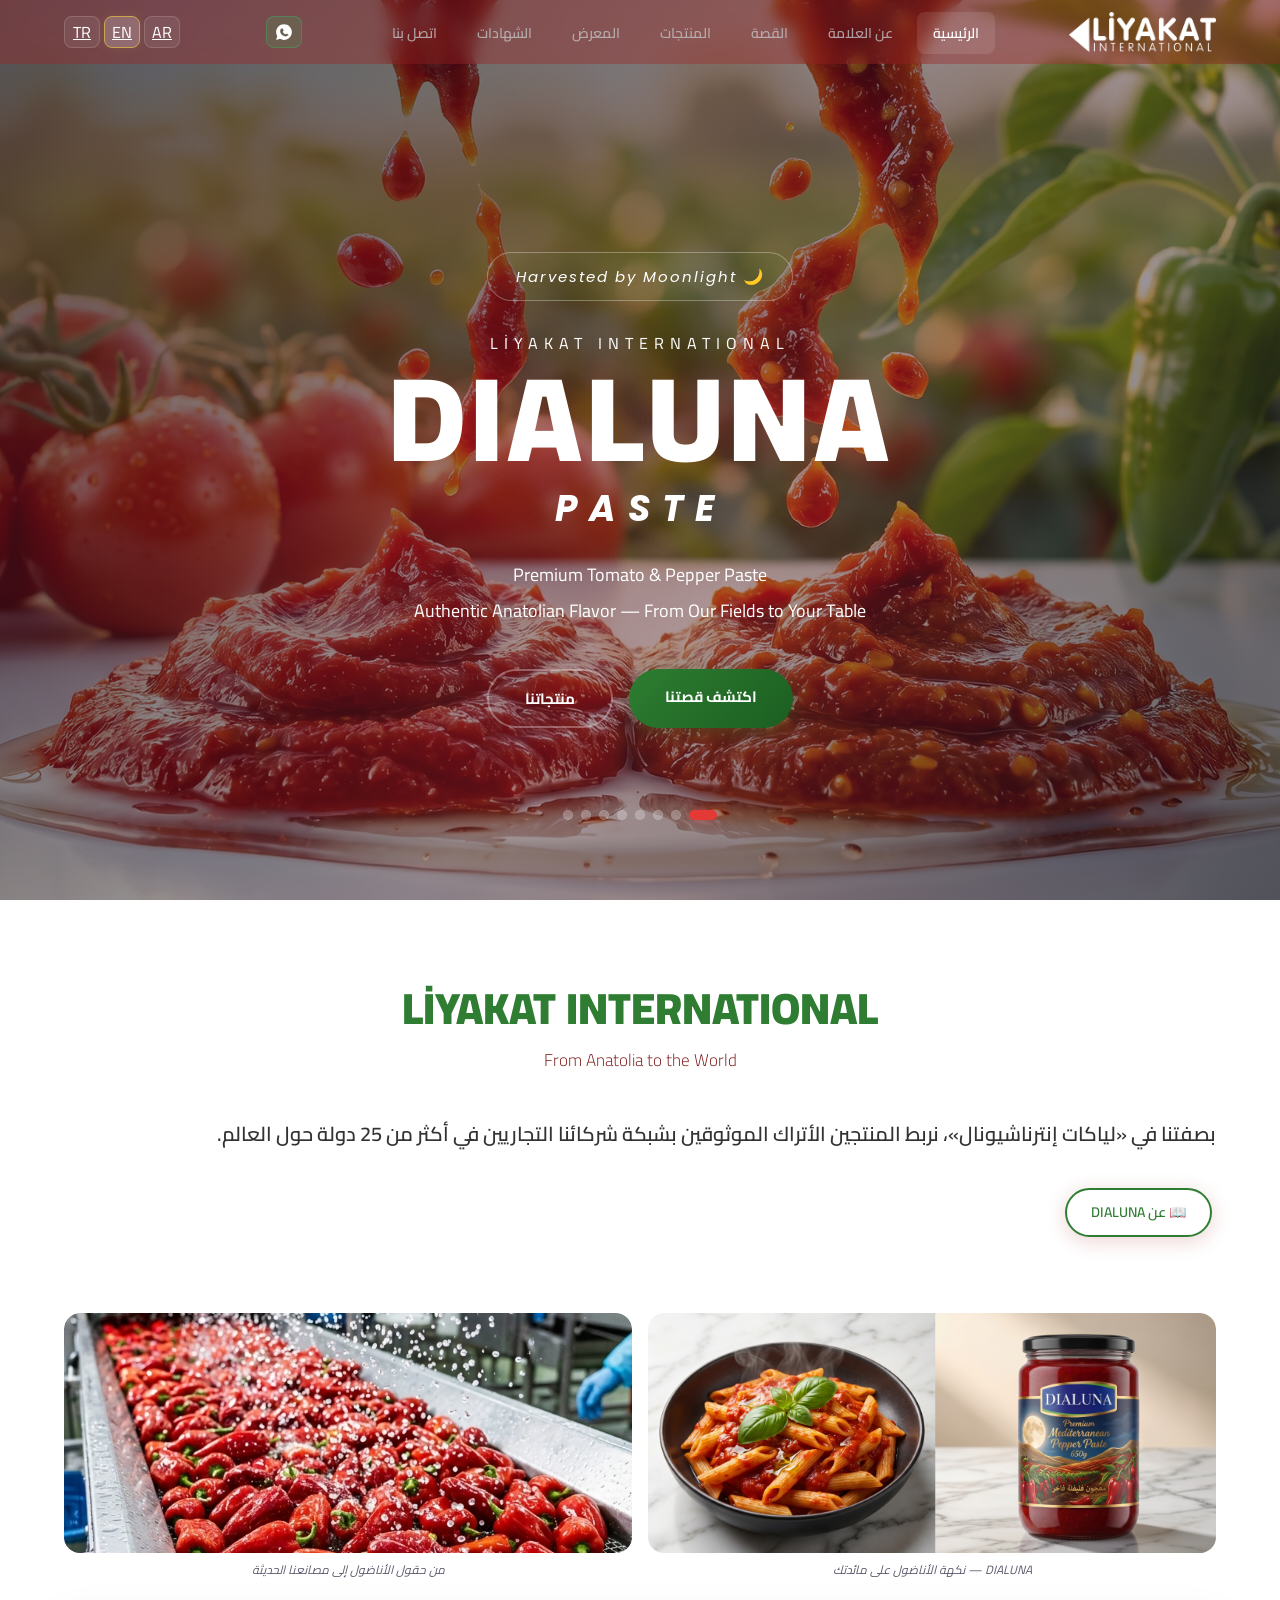
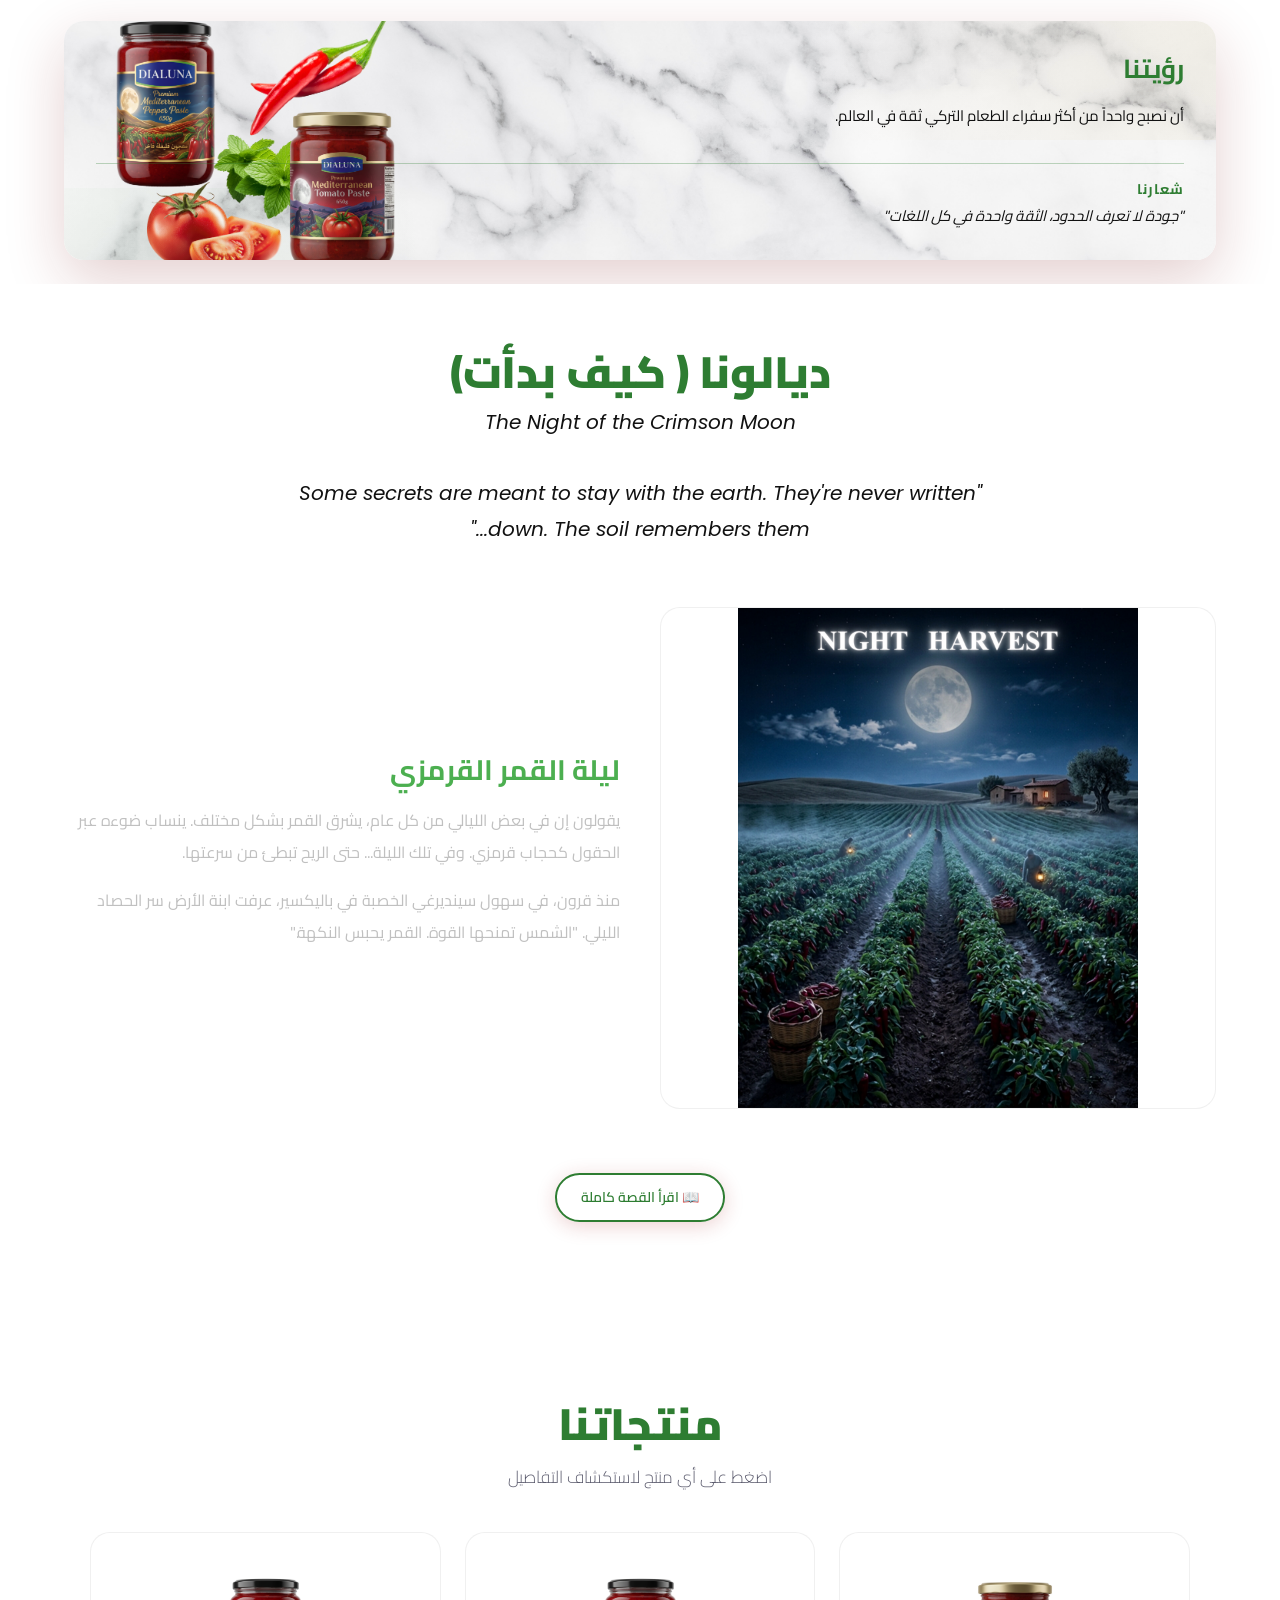
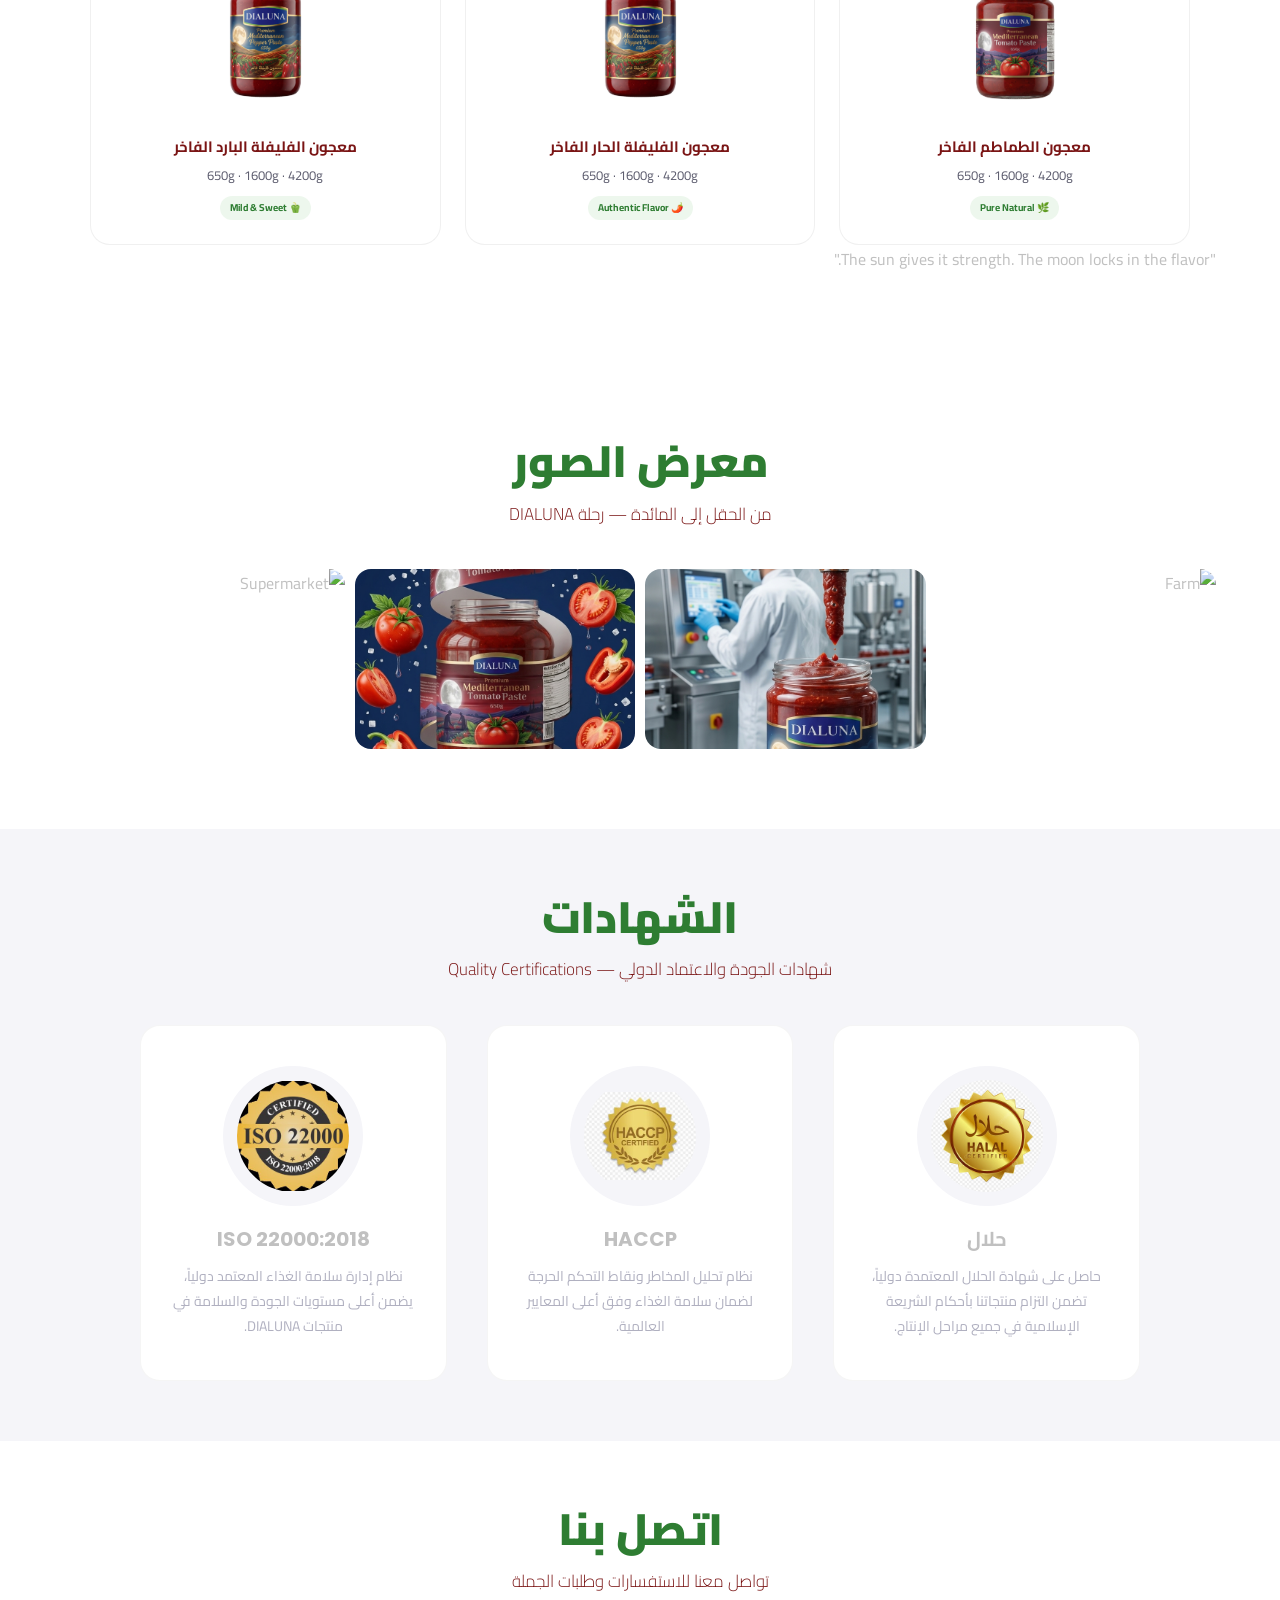
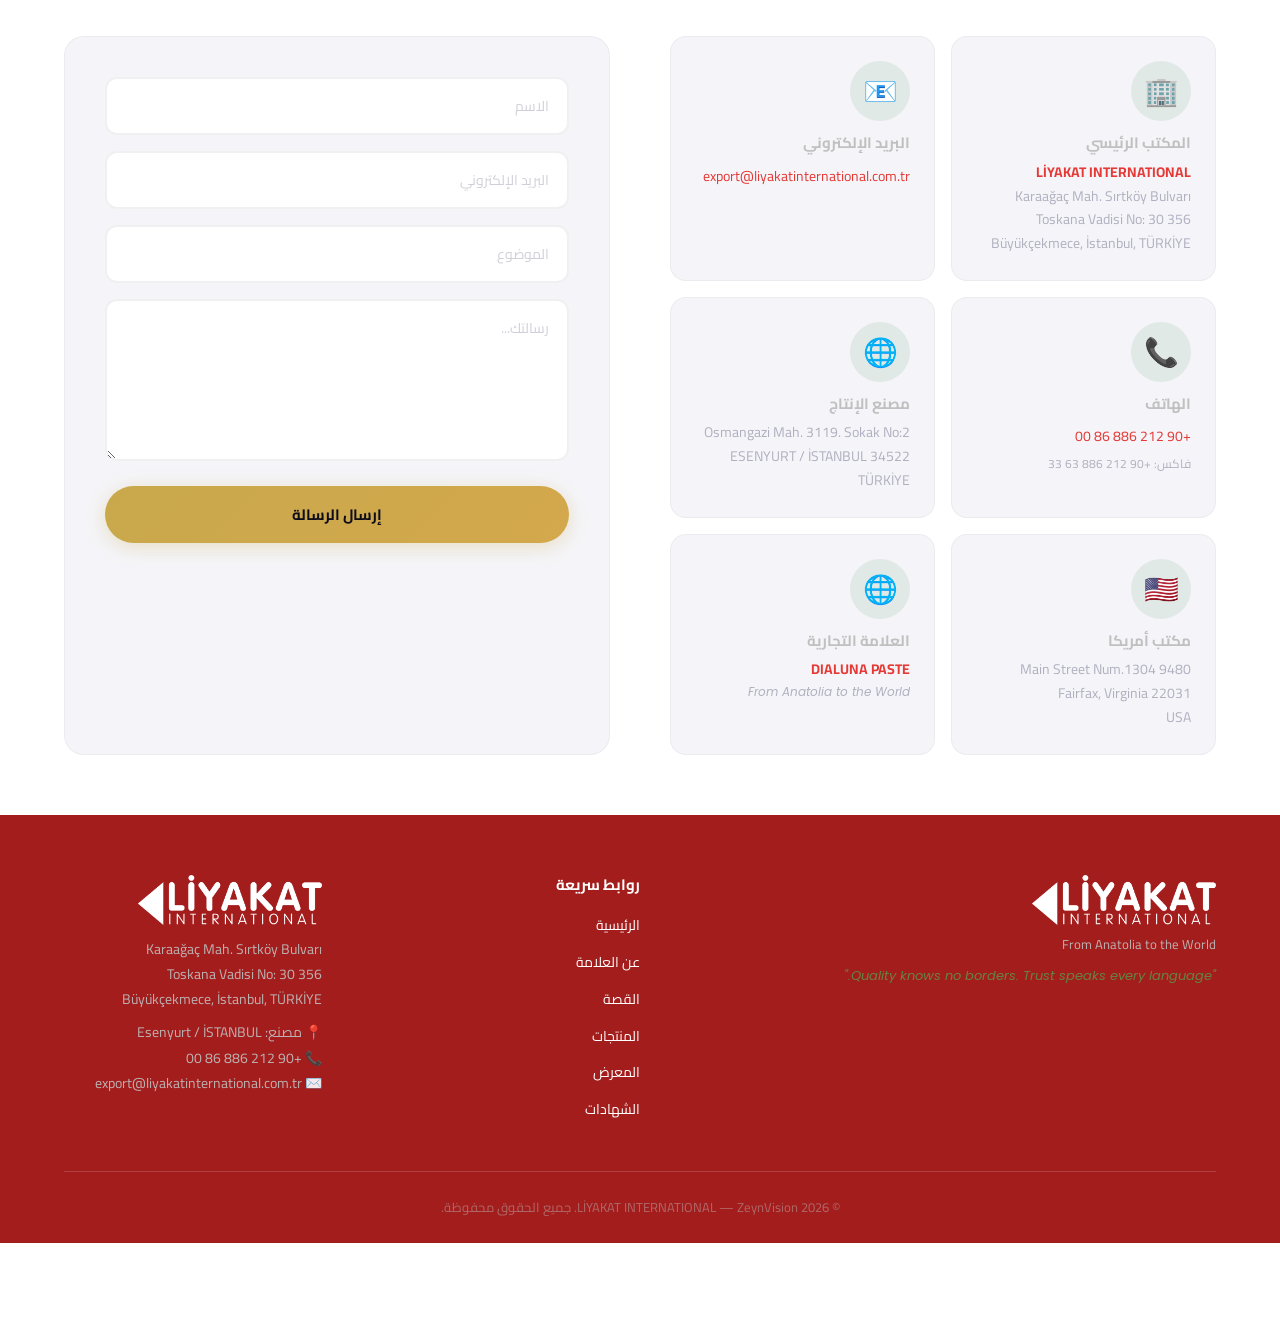
==== commit 672654d3: "Replace DIALUNA with ZeynVision in footer" ====
--- a/ar.html
+++ b/ar.html
@@ -537,7 +537,7 @@
         </div>
       </div>
       <div class="footer-bottom">
-        <p>&copy; 2026 LİYAKAT INTERNATIONAL — DIALUNA. جميع الحقوق محفوظة.</p>
+        <p>&copy; 2026 LİYAKAT INTERNATIONAL — ZeynVision. جميع الحقوق محفوظة.</p>
       </div>
     </div>
   </footer>
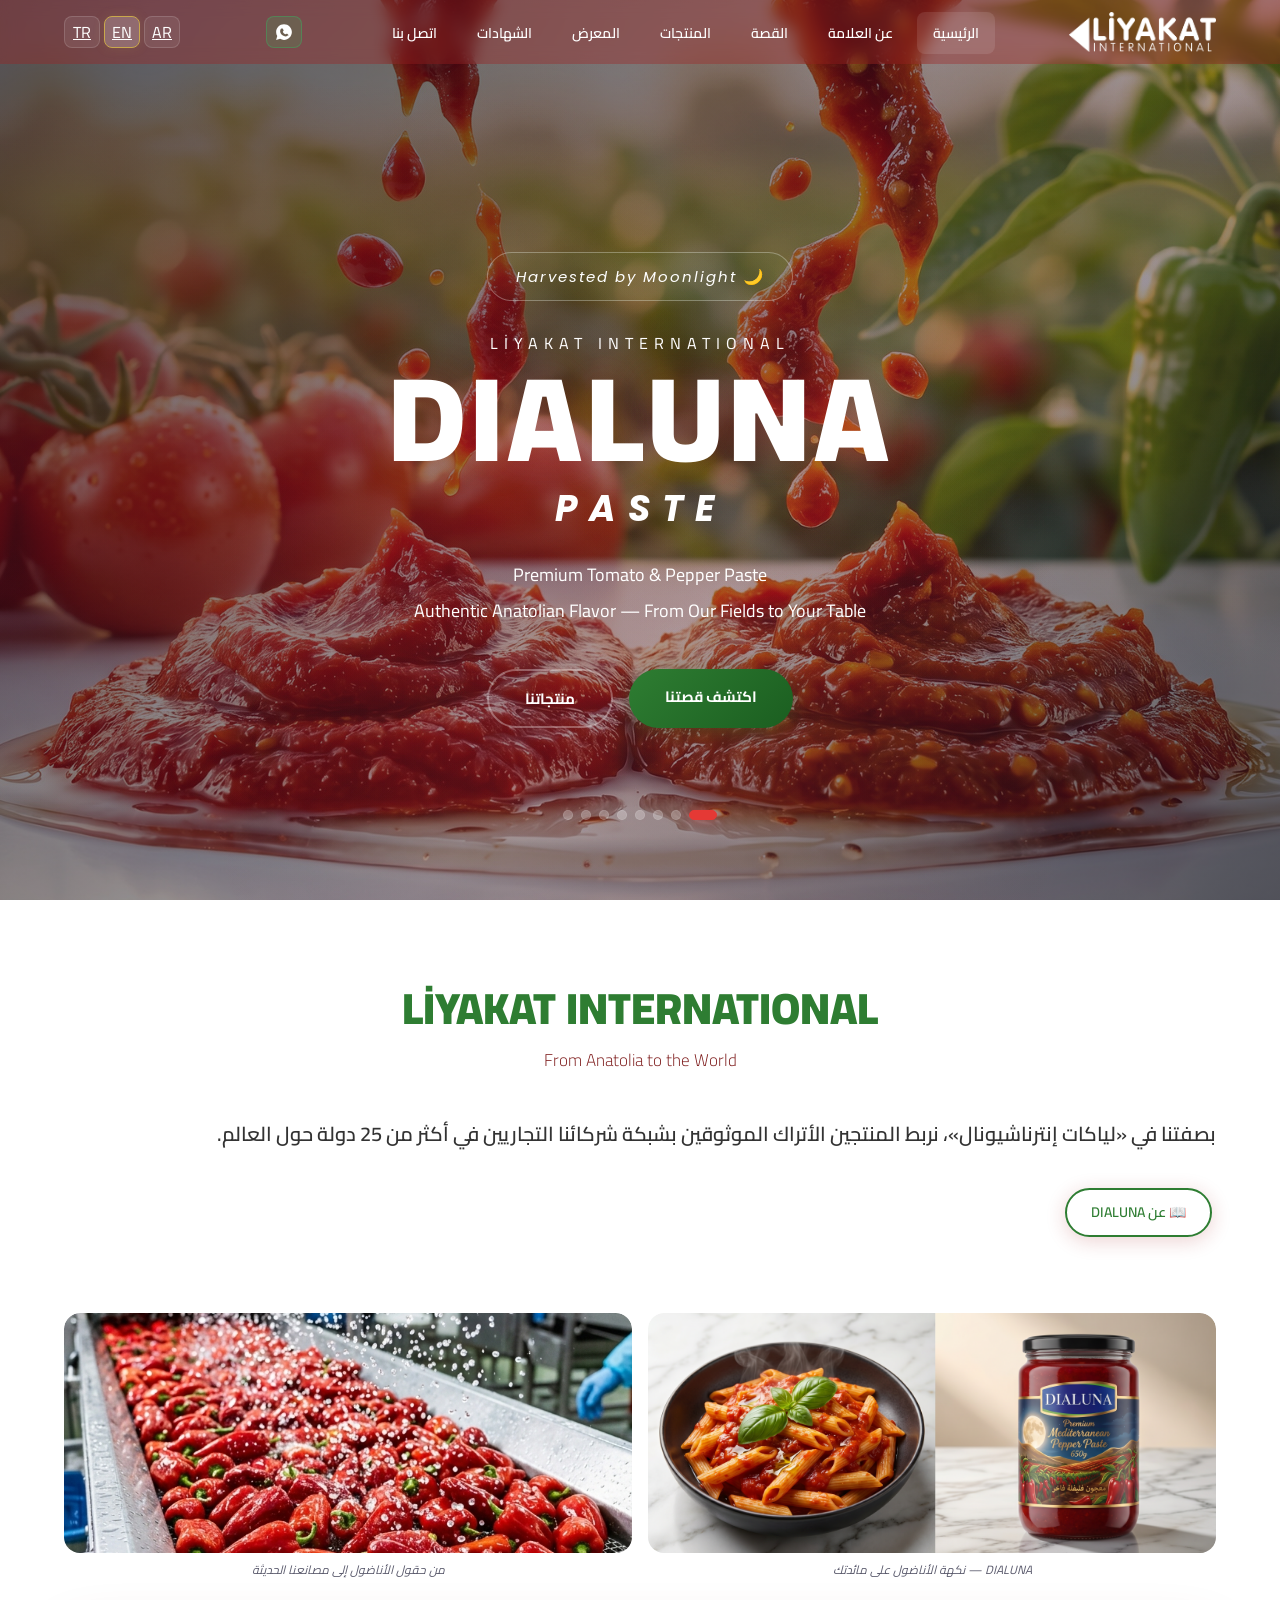
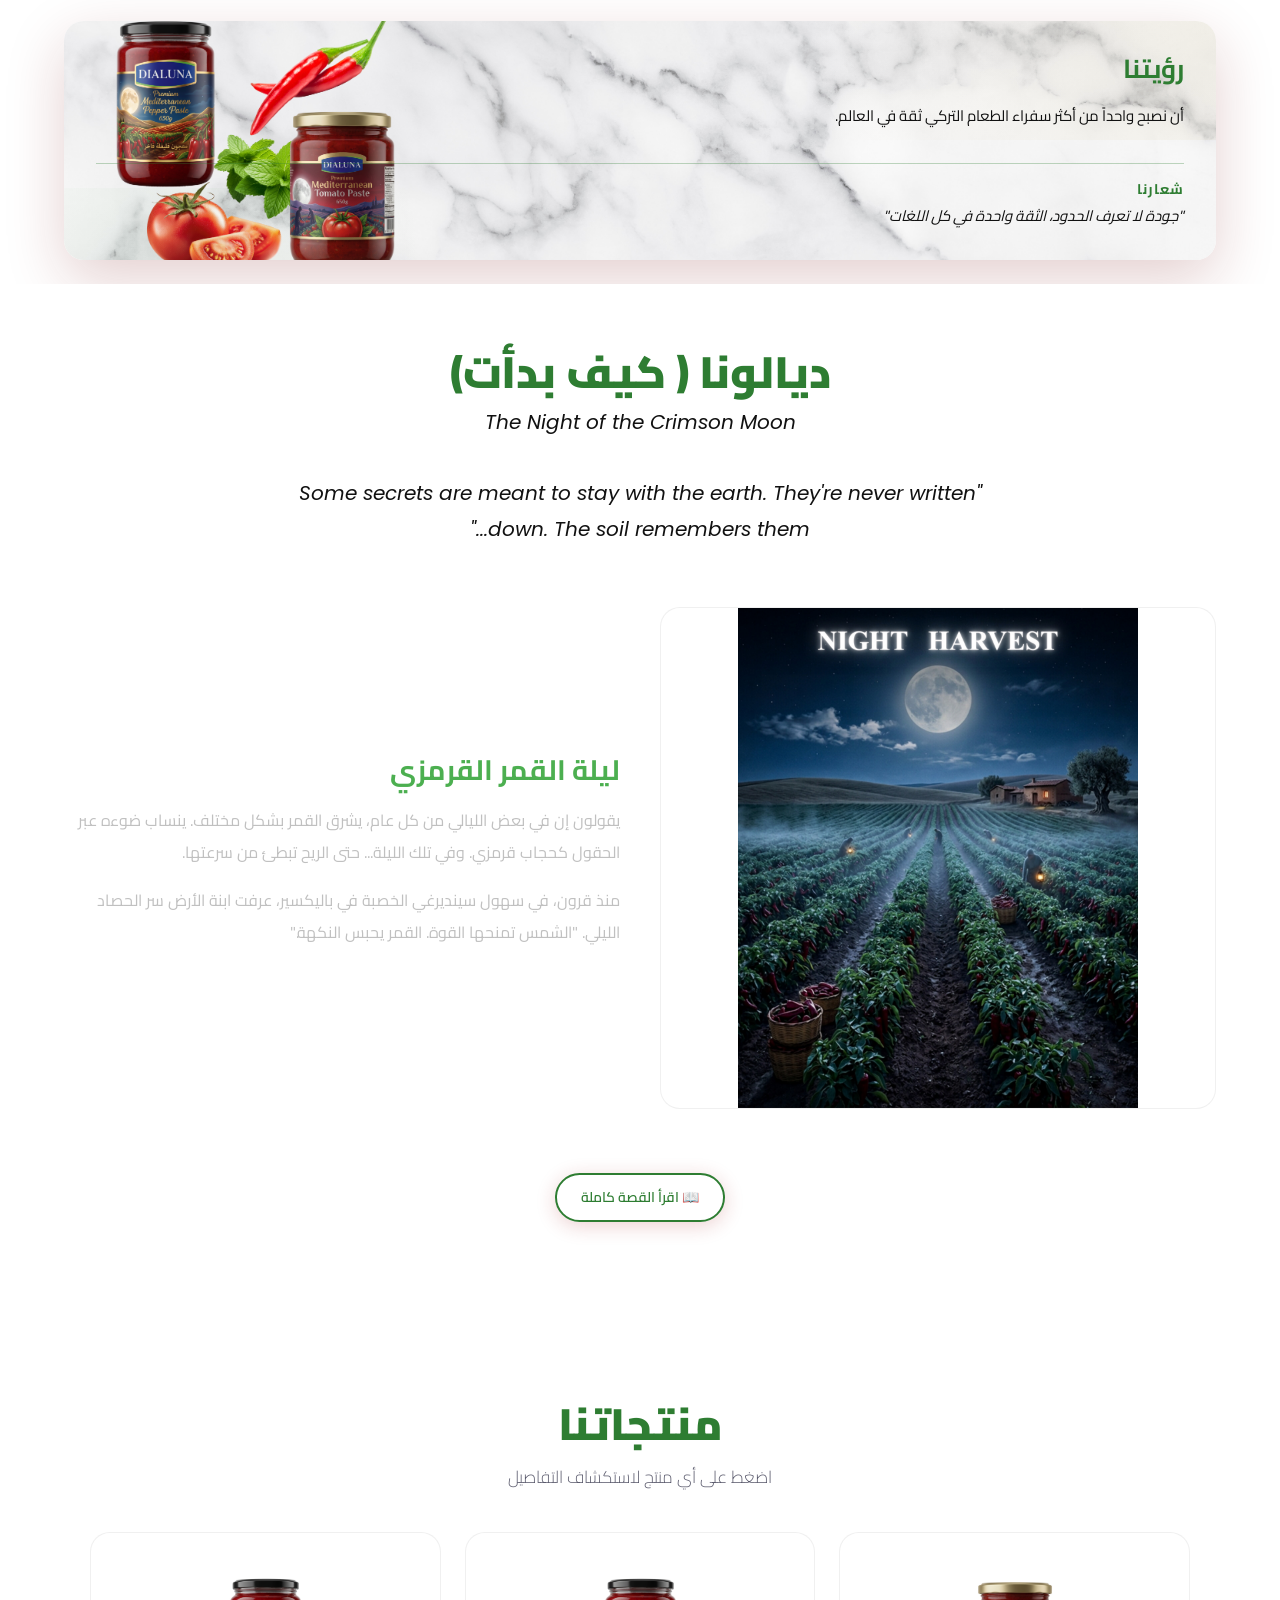
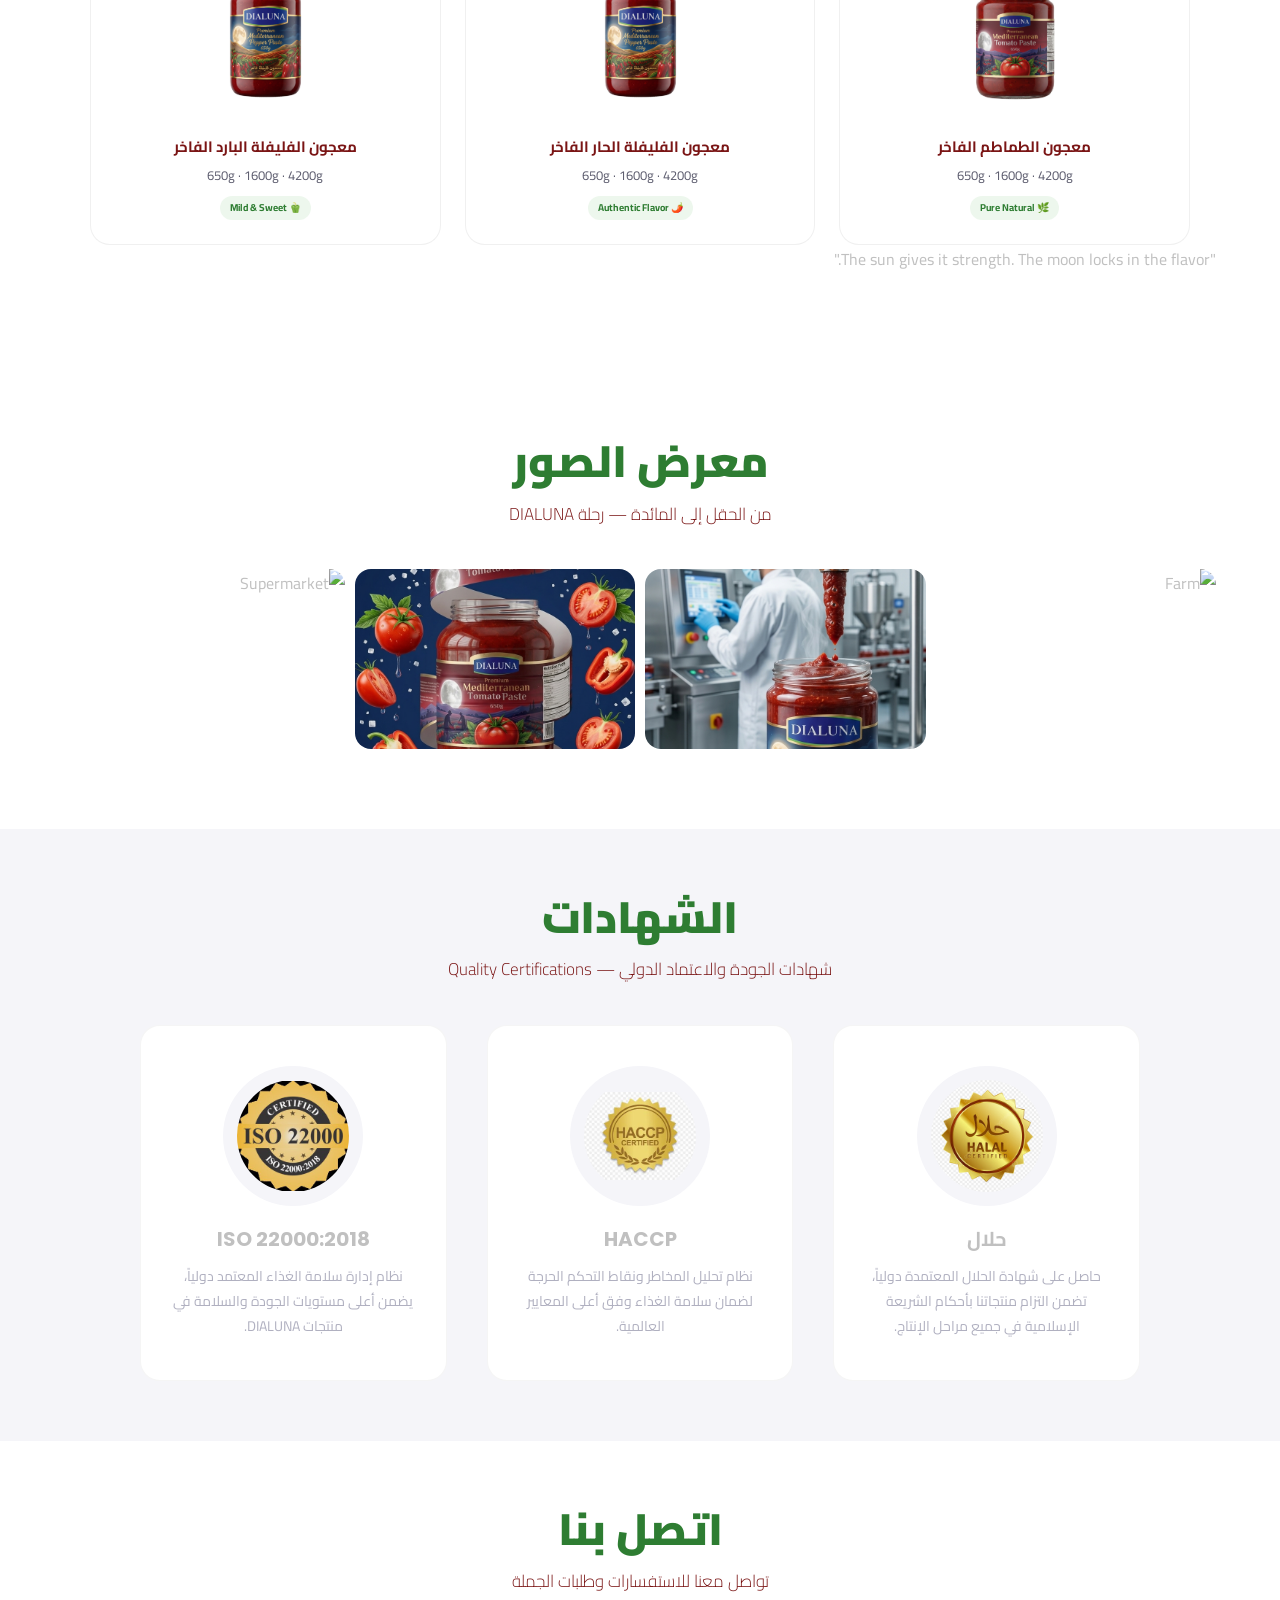
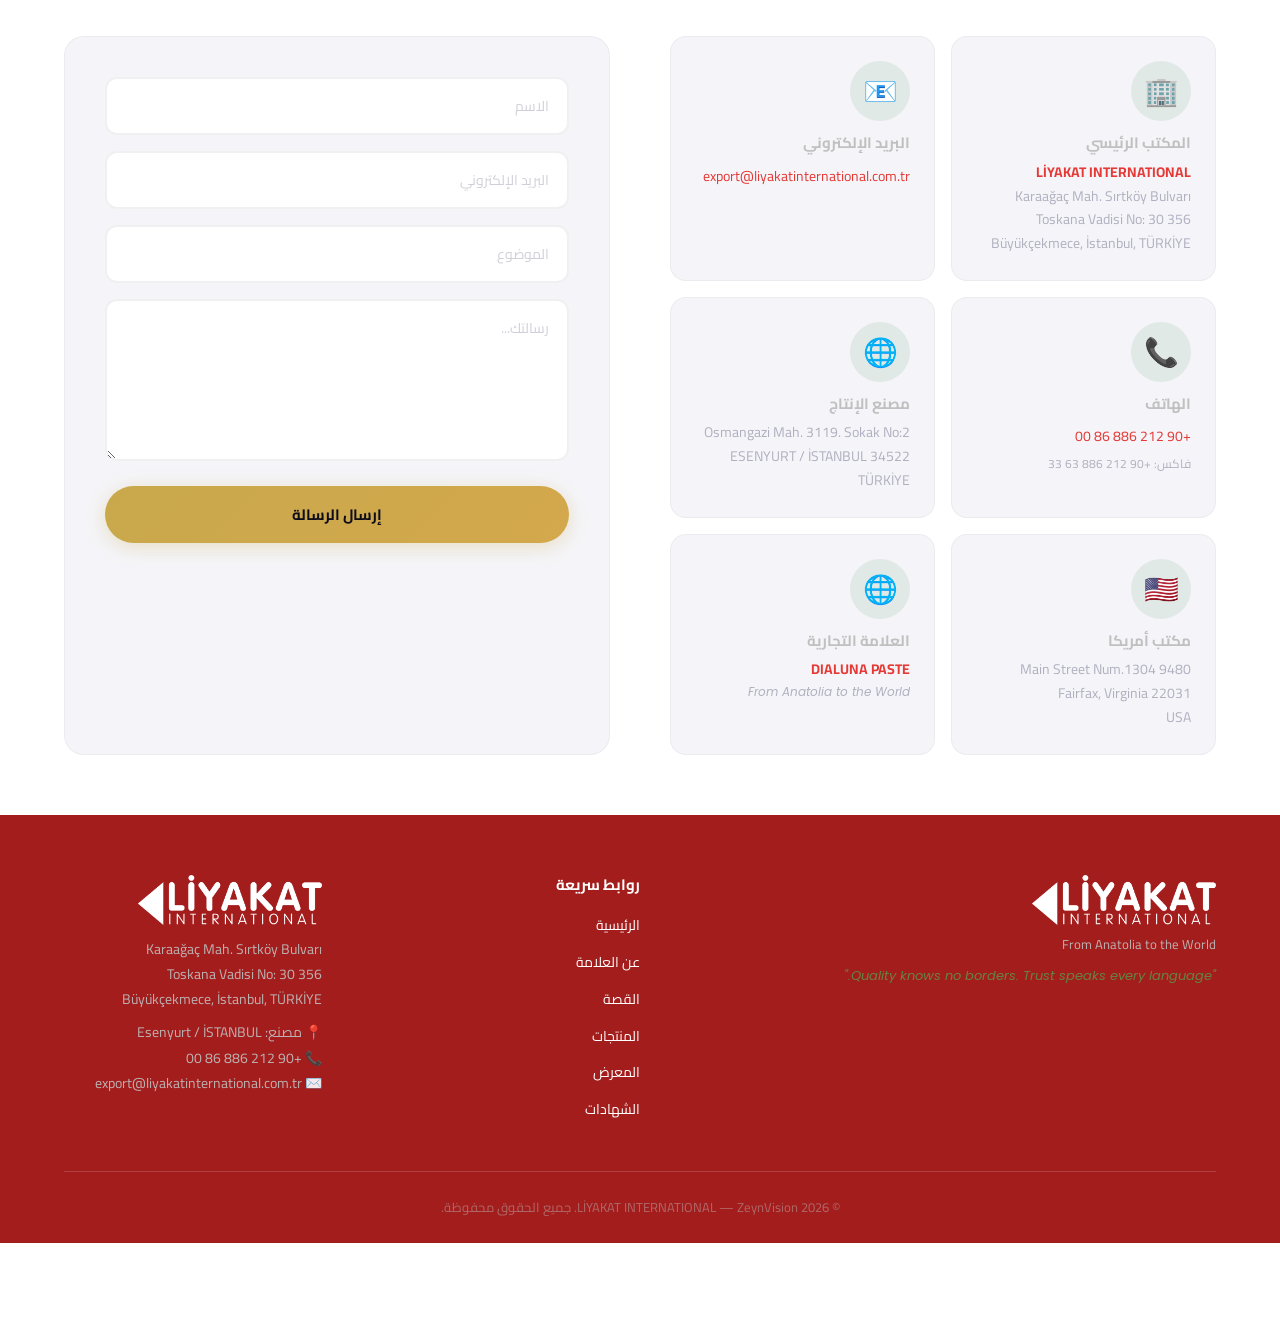
==== commit fde66b45: "Remove white space below footer" ====
--- a/ar.html
+++ b/ar.html
@@ -55,10 +55,10 @@
         <div class="popup-box">
           <a href="#close-bottom" class="popup-close">&#10006;</a>
           <div style="text-align:center;margin-bottom:24px;">
-            <div style="display:flex;gap:16px;justify-content:center;flex-wrap:wrap;margin-bottom:16px;">
-              <img src="images/products/tomato-650g-mk.jpg" alt="650g" style="height:240px;width:auto;border-radius:16px;box-shadow:0 4px 15px rgba(0,0,0,.08);">
-              <img src="images/products/tomato-1600g-mk.jpg" alt="1600g" style="height:240px;width:auto;border-radius:16px;box-shadow:0 4px 15px rgba(0,0,0,.08);">
-              <img src="images/products/tomato-4200g-mk.jpg" alt="4200g" style="height:240px;width:auto;border-radius:16px;box-shadow:0 4px 15px rgba(0,0,0,.08);">
+            <div style="display:flex;gap:16px;justify-content:center;flex-wrap:nowrap;margin-bottom:16px;">
+              <img src="images/products/tomato-650g-mk.jpg" alt="650g" style="height:220px;width:auto;border-radius:12px;box-shadow:0 4px 15px rgba(0,0,0,.08);">
+              <img src="images/products/tomato-1600g-mk.jpg" alt="1600g" style="height:220px;width:auto;border-radius:12px;box-shadow:0 4px 15px rgba(0,0,0,.08);">
+              <img src="images/products/tomato-4200g-mk.jpg" alt="4200g" style="height:220px;width:auto;border-radius:12px;box-shadow:0 4px 15px rgba(0,0,0,.08);">
             </div>
             <h3 style="font-size:24px;color:#7A1515;font-weight:700;">معجون الطماطم الفاخر</h3>
             <p style="font-size:14px;color:#5C5C6E;line-height:1.8;margin-bottom:20px;">معجون طماطم طبيعي 100%، من طماطم الحصاد الليلي. نكهة غنية، قوام كثيف، لون زاهٍ. بدون مواد حافظة أو إضافات — نكهة طبيعية نقية.</p>
@@ -91,10 +91,10 @@
         <div class="popup-box">
           <a href="#close-bottom" class="popup-close">&#10006;</a>
           <div style="text-align:center;margin-bottom:24px;">
-            <div style="display:flex;gap:16px;justify-content:center;flex-wrap:wrap;margin-bottom:16px;">
-              <img src="images/products/pepper-650g-mk.jpg" alt="650g" style="height:240px;width:auto;border-radius:16px;box-shadow:0 4px 15px rgba(0,0,0,.08);">
-              <img src="images/products/pepper-1600g-mk.jpg" alt="1600g" style="height:240px;width:auto;border-radius:16px;box-shadow:0 4px 15px rgba(0,0,0,.08);">
-              <img src="images/products/pepper-4200g-mk.jpg" alt="4200g" style="height:240px;width:auto;border-radius:16px;box-shadow:0 4px 15px rgba(0,0,0,.08);">
+            <div style="display:flex;gap:16px;justify-content:center;flex-wrap:nowrap;margin-bottom:16px;">
+              <img src="images/products/pepper-650g-mk.jpg" alt="650g" style="height:220px;width:auto;border-radius:12px;box-shadow:0 4px 15px rgba(0,0,0,.08);">
+              <img src="images/products/pepper-1600g-mk.jpg" alt="1600g" style="height:220px;width:auto;border-radius:12px;box-shadow:0 4px 15px rgba(0,0,0,.08);">
+              <img src="images/products/pepper-4200g-mk.jpg" alt="4200g" style="height:220px;width:auto;border-radius:12px;box-shadow:0 4px 15px rgba(0,0,0,.08);">
             </div>
             <h3 style="font-size:24px;color:#7A1515;font-weight:700;">معجون الفليفلة الحار الفاخر</h3>
             <p style="font-size:14px;color:#5C5C6E;line-height:1.8;margin-bottom:20px;">معجون فليفلة حمراء حارة طبيعية، محمصة ومطحونة بعناية. نكهة غنية مدخنة وحرّاقة تضفي عمقاً لا يضاهى على أطباقك.</p>
@@ -127,10 +127,10 @@
         <div class="popup-box">
           <a href="#close-bottom" class="popup-close">&#10006;</a>
           <div style="text-align:center;margin-bottom:24px;">
-            <div style="display:flex;gap:16px;justify-content:center;flex-wrap:wrap;margin-bottom:16px;">
-              <img src="images/products/pepper-650g-mk.jpg" alt="650g" style="height:240px;width:auto;border-radius:16px;box-shadow:0 4px 15px rgba(0,0,0,.08);">
-              <img src="images/products/pepper-1600g-mk.jpg" alt="1600g" style="height:240px;width:auto;border-radius:16px;box-shadow:0 4px 15px rgba(0,0,0,.08);">
-              <img src="images/products/pepper-4200g-mk.jpg" alt="4200g" style="height:240px;width:auto;border-radius:16px;box-shadow:0 4px 15px rgba(0,0,0,.08);">
+            <div style="display:flex;gap:16px;justify-content:center;flex-wrap:nowrap;margin-bottom:16px;">
+              <img src="images/products/pepper-650g-mk.jpg" alt="650g" style="height:220px;width:auto;border-radius:12px;box-shadow:0 4px 15px rgba(0,0,0,.08);">
+              <img src="images/products/pepper-1600g-mk.jpg" alt="1600g" style="height:220px;width:auto;border-radius:12px;box-shadow:0 4px 15px rgba(0,0,0,.08);">
+              <img src="images/products/pepper-4200g-mk.jpg" alt="4200g" style="height:220px;width:auto;border-radius:12px;box-shadow:0 4px 15px rgba(0,0,0,.08);">
             </div>
             <h3 style="font-size:24px;color:#7A1515;font-weight:700;">معجون الفليفلة البارد الفاخر</h3>
             <p style="font-size:14px;color:#5C5C6E;line-height:1.8;margin-bottom:20px;">معجون فليفلة حمراء حلوة طبيعية، مطحونة بعناية لنكهة غنية وحلاوة طبيعية مميزة. مثالية للشوربات، الصلصات، والمعجنات.</p>
@@ -541,12 +541,6 @@
       </div>
     </div>
   </footer>
-
-  
-  
-
-
-</div>
-<div id="close-bottom" style="position:absolute;bottom:0;"></div>
+<div id="close-bottom" style="position:absolute;bottom:0;left:0;width:1px;height:1px;opacity:0;pointer-events:none;"></div>
 </body>
 </html>
--- a/style.css
+++ b/style.css
@@ -192,7 +192,7 @@
 
 .nav-link {
   text-decoration: none;
-  color: rgba(192,192,192,0.8);
+  color: #FFFFFF;
   font-size: 14px;
   font-weight: 600;
   padding: 8px 16px;
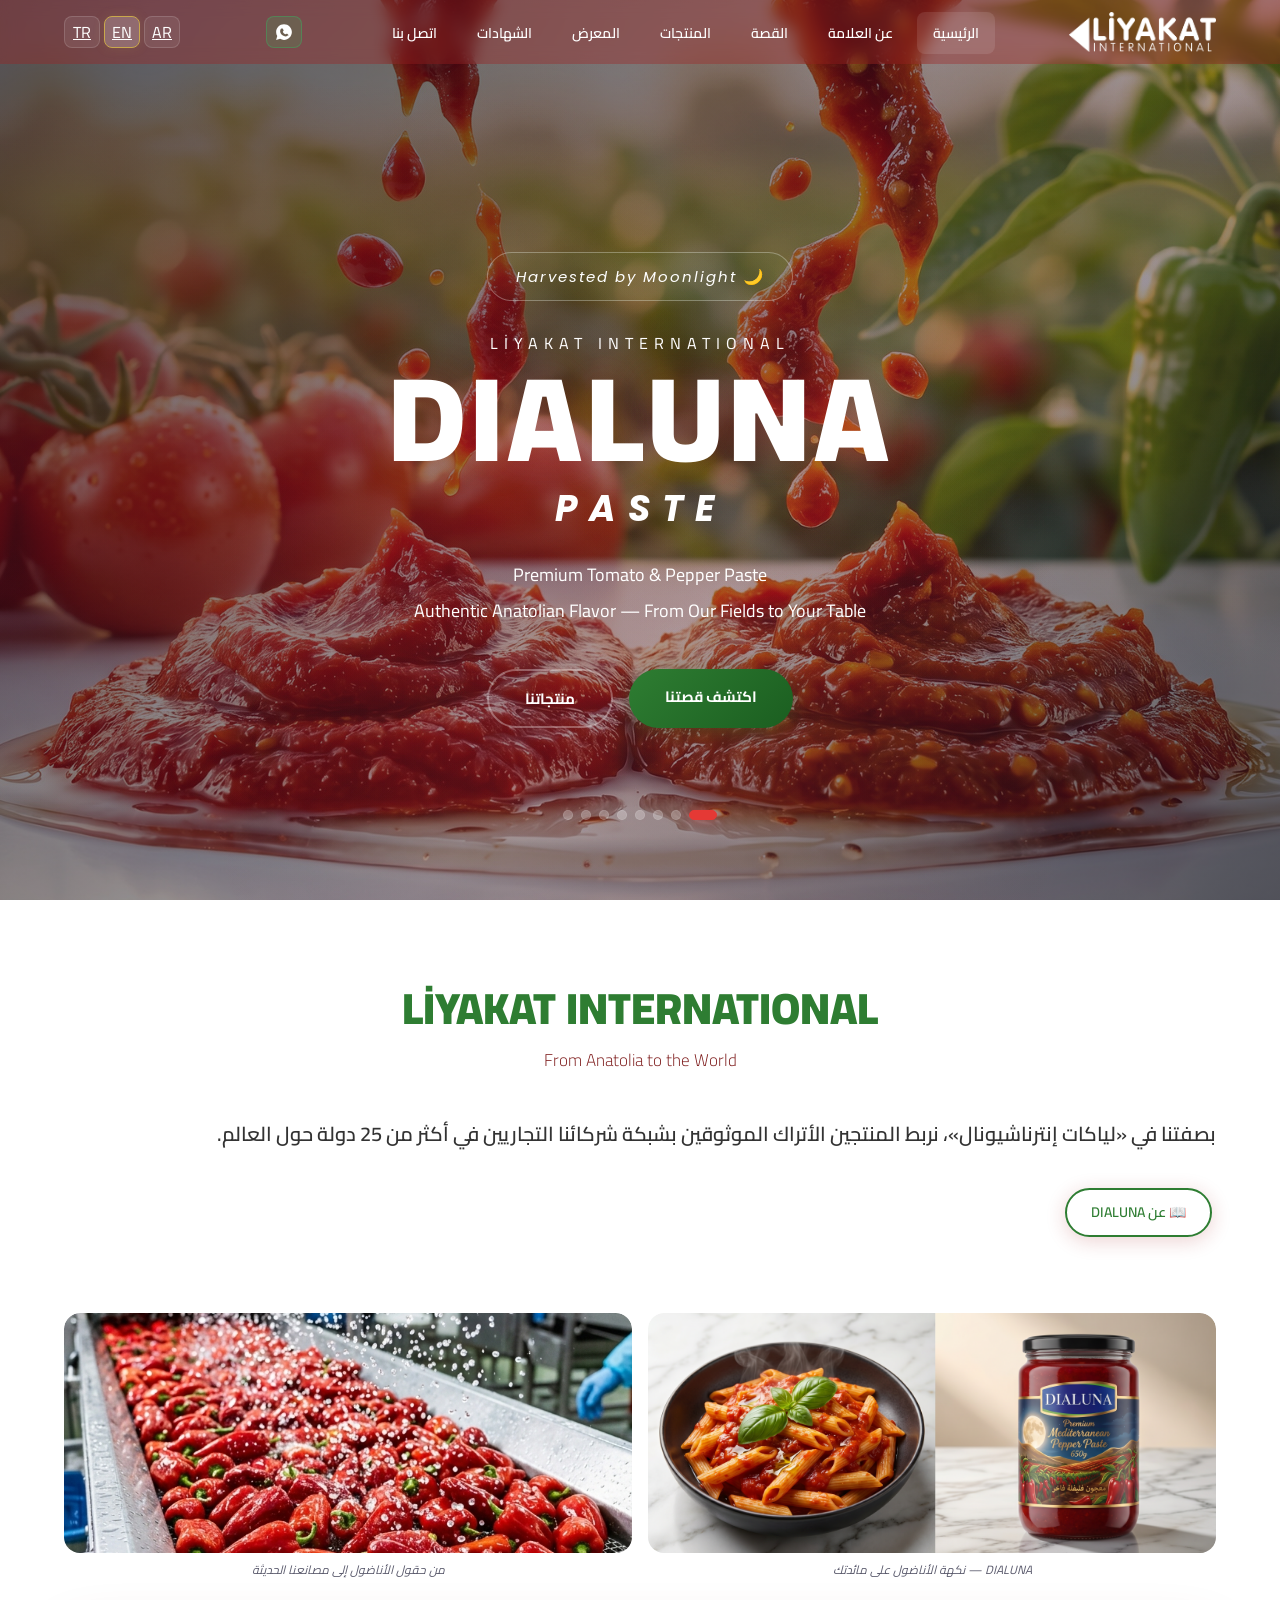
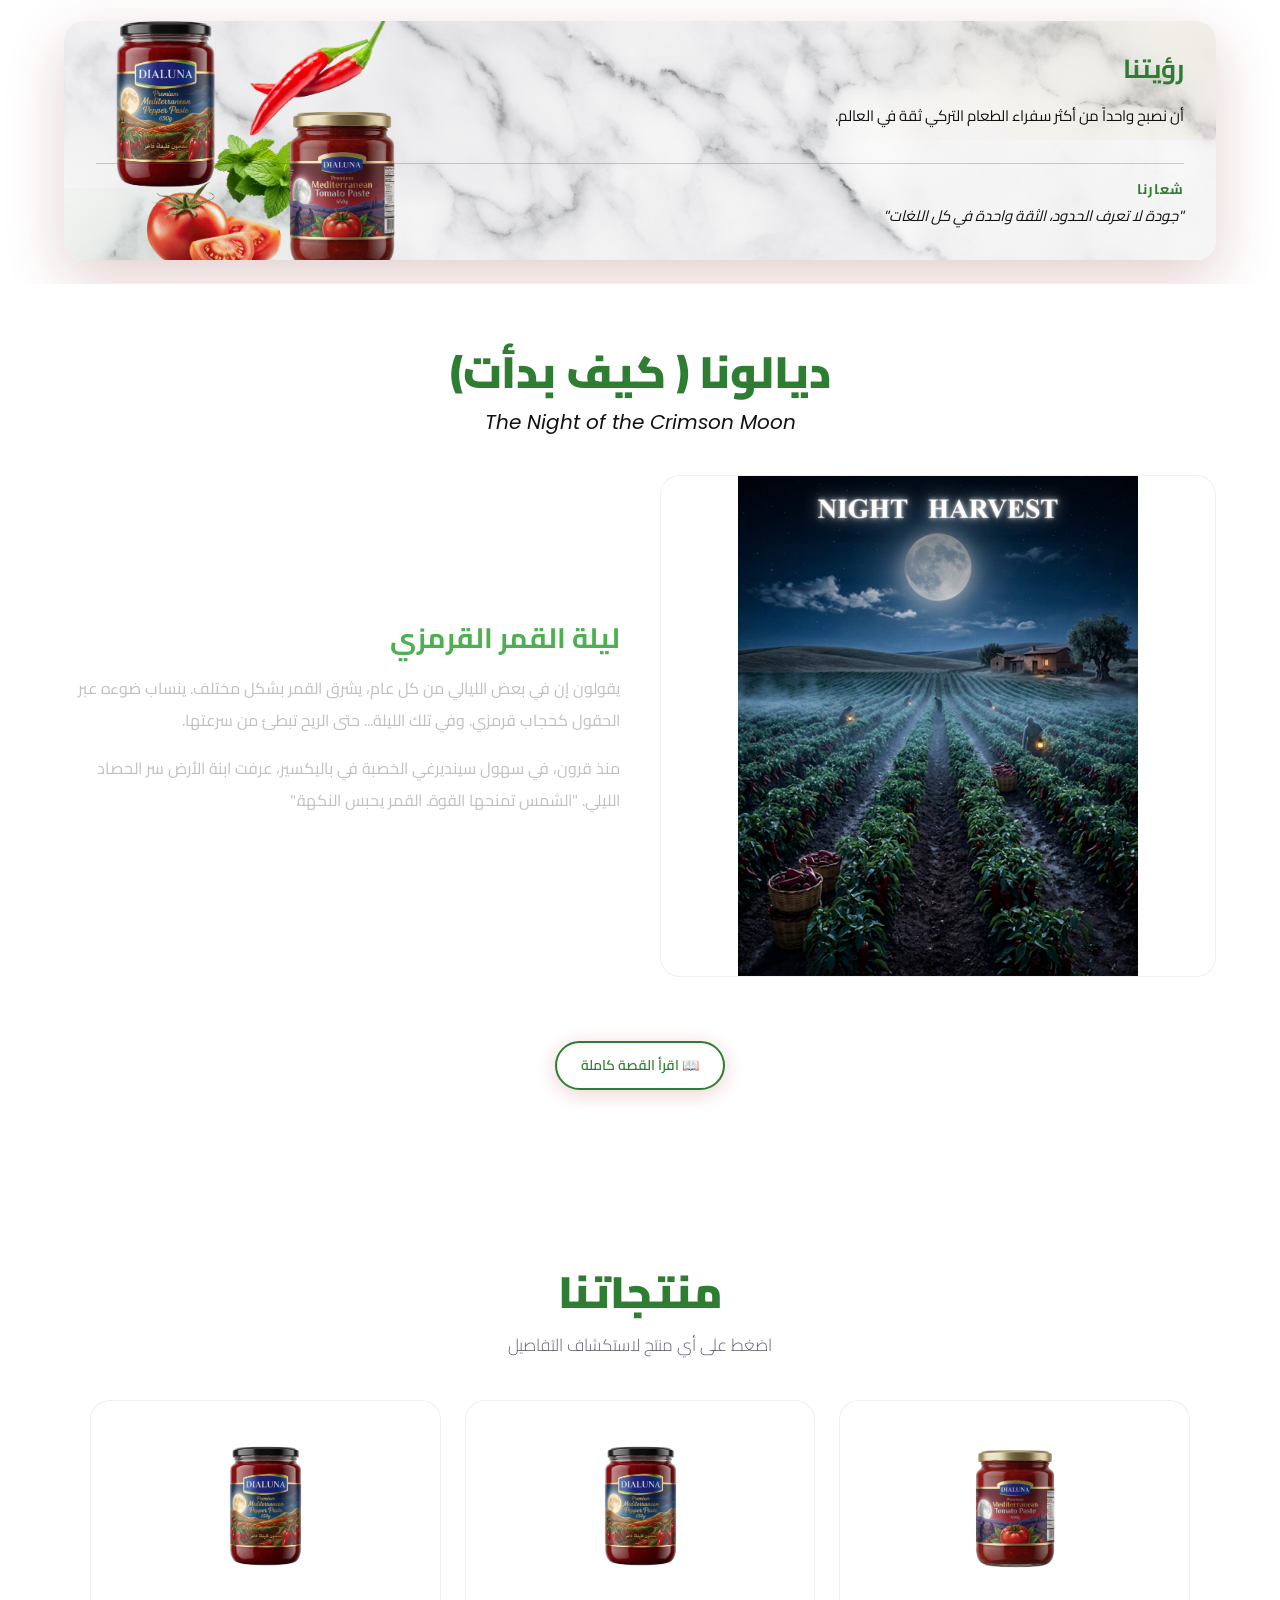
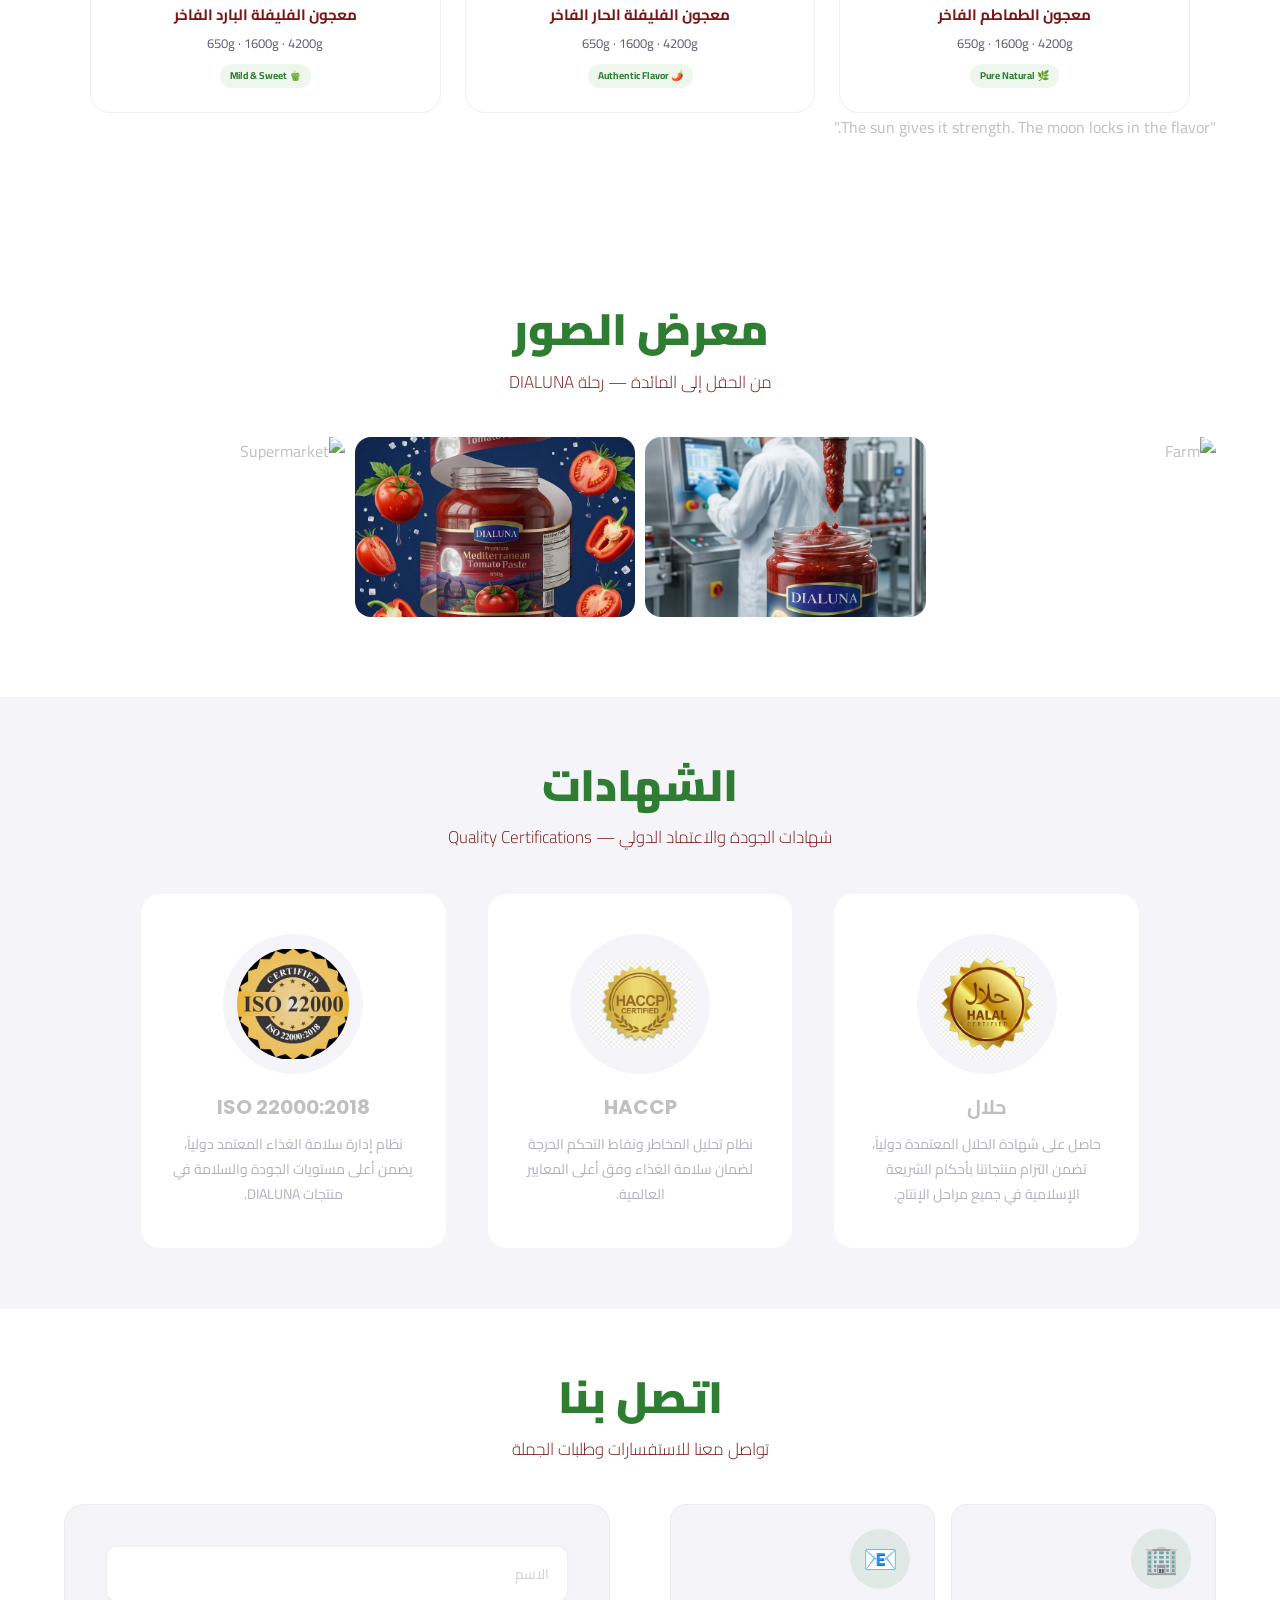
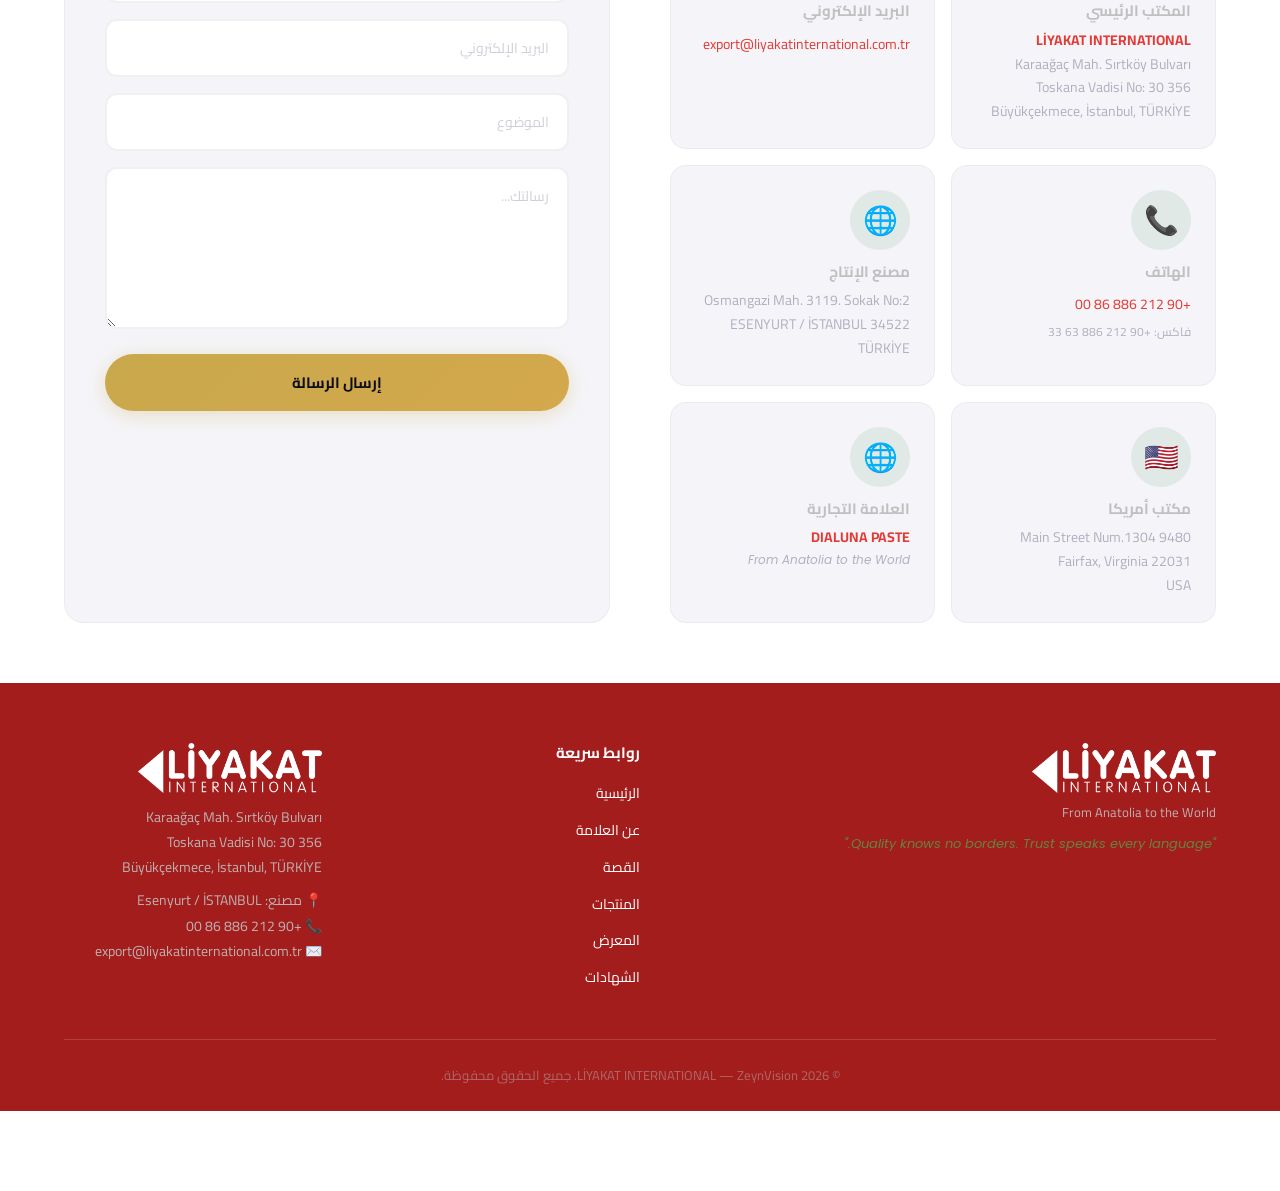
==== commit d0314578: "Remove story-legend from all languages" ====
--- a/ar.html
+++ b/ar.html
@@ -16,7 +16,7 @@
 
   <div id="about-popup" class="popup-overlay">
         <div class="popup-box">
-          <a href="#close-bottom" class="popup-close">&#10006;</a>
+          <a href="#footer-bottom" class="popup-close">&#10006;</a>
           <div class="popup-content">
             <h2 style="color:#A31D1D;margin-bottom:16px;">LİYAKAT INTERNATIONAL</h2>
             <p style="line-height:1.8;margin-bottom:12px;">ارتكازاً على عقود من الخبرة العريقة في قطاع التصدير، تجسد كل شحنة التزامنا الراسخ بالجودة، والموثوقية، والثقة. ومن خلال «ديالونا»، ننقل المذاق الأصيل للأناضول إلى العالم، مستهلين ذلك بحصادنا الليلي الاستثنائي.</p>
@@ -25,7 +25,7 @@
       </div>
 <div id="story-popup" class="popup-overlay">
         <div class="popup-box">
-          <a href="#close-bottom" class="popup-close">&#10006;</a>
+          <a href="#footer-bottom" class="popup-close">&#10006;</a>
           <div class="popup-content"><div class="story-timeline">
         <div class="story-chapter">
           <div class="chapter-marker"><span class="moon-icon">🌒</span></div>
@@ -53,7 +53,7 @@
       </div>
 <div id="prod-tomato" class="popup-overlay">
         <div class="popup-box">
-          <a href="#close-bottom" class="popup-close">&#10006;</a>
+          <a href="#footer-bottom" class="popup-close">&#10006;</a>
           <div style="text-align:center;margin-bottom:24px;">
             <div style="display:flex;gap:16px;justify-content:center;flex-wrap:nowrap;margin-bottom:16px;">
               <img src="images/products/tomato-650g-mk.jpg" alt="650g" style="height:220px;width:auto;border-radius:12px;box-shadow:0 4px 15px rgba(0,0,0,.08);">
@@ -89,7 +89,7 @@
       </div>
 <div id="prod-hot" class="popup-overlay">
         <div class="popup-box">
-          <a href="#close-bottom" class="popup-close">&#10006;</a>
+          <a href="#footer-bottom" class="popup-close">&#10006;</a>
           <div style="text-align:center;margin-bottom:24px;">
             <div style="display:flex;gap:16px;justify-content:center;flex-wrap:nowrap;margin-bottom:16px;">
               <img src="images/products/pepper-650g-mk.jpg" alt="650g" style="height:220px;width:auto;border-radius:12px;box-shadow:0 4px 15px rgba(0,0,0,.08);">
@@ -125,7 +125,7 @@
       </div>
 <div id="prod-sweet" class="popup-overlay">
         <div class="popup-box">
-          <a href="#close-bottom" class="popup-close">&#10006;</a>
+          <a href="#footer-bottom" class="popup-close">&#10006;</a>
           <div style="text-align:center;margin-bottom:24px;">
             <div style="display:flex;gap:16px;justify-content:center;flex-wrap:nowrap;margin-bottom:16px;">
               <img src="images/products/pepper-650g-mk.jpg" alt="650g" style="height:220px;width:auto;border-radius:12px;box-shadow:0 4px 15px rgba(0,0,0,.08);">
@@ -293,10 +293,6 @@
         <h3 class="section-subtitle-en" data-i18n="story-subtitle">The Night of the Crimson Moon</h3>
       </div>
 
-      <div class="story-intro">
-        <p class="story-legend" data-i18n="story-legend">"Some secrets are meant to stay with the earth. They're never written down. The soil remembers them..."</p>
-      </div>
-
       <div class="story-grid">
         <div class="story-image-wrapper">
           <img src="images/lifestyle/story-night-harvest.jpg" alt="DIALUNA - حصاد تحت ضوء القمر" loading="lazy">
@@ -536,11 +532,10 @@
           <p style="margin-top:8px;">📍 مصنع: Esenyurt / İSTANBUL<br>📞 +90 212 886 86 00<br>✉️ export@liyakatinternational.com.tr</p>
         </div>
       </div>
-      <div class="footer-bottom">
+      <div class="footer-bottom" id="footer-bottom">
         <p>&copy; 2026 LİYAKAT INTERNATIONAL — ZeynVision. جميع الحقوق محفوظة.</p>
       </div>
     </div>
   </footer>
-<div id="close-bottom" style="position:absolute;bottom:0;left:0;width:1px;height:1px;opacity:0;pointer-events:none;"></div>
 </body>
 </html>
